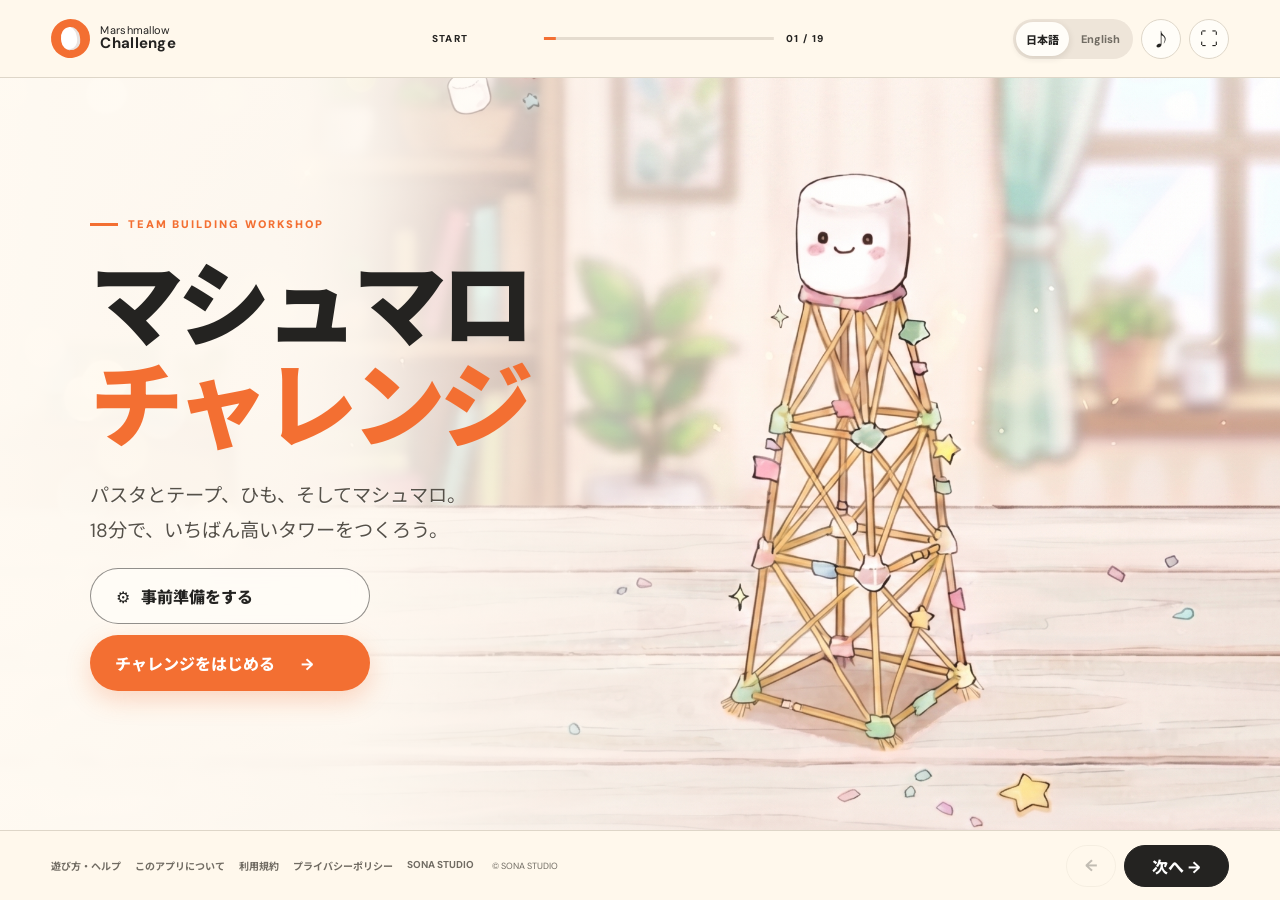
==== public/index.html @ 56bd93c5 "Add bilingual UI and improve height entry" ====
<!doctype html>
<html lang="ja">
<head>
  <meta charset="UTF-8">
  <meta name="viewport" content="width=device-width, initial-scale=1.0">
  <meta name="theme-color" content="#fff8ec">
  <meta name="description" content="マシュマロ・チャレンジのチーム分け、タイマー、計測、振り返りを一つにまとめた進行アプリ">
  <title>マシュマロ・チャレンジ</title>
  <link rel="icon" href="images/favicon.ico">
  <link rel="preconnect" href="https://fonts.googleapis.com">
  <link rel="preconnect" href="https://fonts.gstatic.com" crossorigin>
  <link href="https://fonts.googleapis.com/css2?family=DM+Sans:wght@500;600;700&family=Noto+Sans+JP:wght@500;600;700;800;900&display=swap" rel="stylesheet">
  <link rel="stylesheet" href="css/styles.css">
</head>
<body>
  <div class="app-shell">
    <header class="topbar">
      <a class="brand" href="#" aria-label="最初の画面へ">
        <span class="brand-mark" aria-hidden="true"><span></span></span>
        <span>Marshmallow<br><b>Challenge</b></span>
      </a>
      <div class="progress-wrap" aria-label="進行状況">
        <span id="sectionLabel">START</span>
        <div class="progress"><i id="progressBar"></i></div>
        <span id="slideCount">01 / 13</span>
      </div>
      <div class="top-actions">
        <div class="language-switcher" data-i18n-skip aria-label="Language"><button type="button" data-lang="ja">日本語</button><button type="button" data-lang="en">English</button></div>
        <button class="icon-btn" id="soundBtn" type="button" aria-label="効果音を切り替える" title="効果音"><span>♪</span></button>
        <button class="icon-btn" id="fullscreenBtn" type="button" aria-label="全画面表示" title="全画面表示"><span>⛶</span></button>
      </div>
    </header>

    <main id="stage" tabindex="-1" aria-live="polite">
      <section class="slide prestart-slide" data-title="READY" data-optional="prestart">
        <div id="preStartMessage">みなさんにチャレンジ頂くのは・・・</div>
      </section>
      <section class="slide hero is-active" data-title="START">
        <div class="hero-copy">
          <p class="eyebrow"><span></span> TEAM BUILDING WORKSHOP</p>
          <h1>マシュマロ<br><em>チャレンジ</em></h1>
          <p class="lead">パスタとテープ、ひも、そしてマシュマロ。<br>18分で、いちばん高いタワーをつくろう。</p>
          <button class="hero-setup-btn" id="setupBtn" type="button"><span>⚙</span> 事前準備をする</button>
          <button class="primary-btn" type="button" data-next>チャレンジをはじめる <span>→</span></button>
        </div>
      </section>

      <section class="slide center-slide" data-title="INTRO">
        <div class="mini-marshmallow" aria-hidden="true"></div>
        <p class="eyebrow centered"><span></span> FIRST THINGS FIRST <span></span></p>
        <h2>この時間だけは、<br><em>画面を閉じよう。</em></h2>
        <p class="big-note">ここから終了まで、PC・スマートフォンは使用しません。</p>
        <div class="ban-row"><div>PC</div><b>×</b><div>PHONE</div><b>×</b><div>SEARCH</div></div>
      </section>

      <section class="slide" data-title="TEAM MAKING">
        <div class="slide-heading">
          <div><p class="eyebrow"><span></span> TEAM ASSIGNMENT</p><h2>チーム<em>分け</em></h2></div>
          <p class="move-instruction">自分の名前を確認して、<br><strong>チームの机に移動してください。</strong></p>
        </div>
        <div class="team-workspace">
          <div class="participant-panel">
            <label for="participantInput">参加者 <small id="participantCount">12名</small></label>
            <textarea id="participantInput" rows="8" spellcheck="false"></textarea>
            <label class="main-team-count" for="mainTeamCount">チーム数<input id="mainTeamCount" type="number" min="1" max="20" value="1"></label>
            <button class="shuffle-btn" id="shuffleBtn" type="button"><span>↻</span> ランダムにチーム分け</button>
          </div>
          <div class="teams" id="teams" aria-live="polite"></div>
        </div>
      </section>

      <section class="slide" data-title="PRESENTER">
        <div class="split-layout">
          <div><p class="eyebrow"><span></span> CHOOSE A PRESENTER</p><h2>発表者を<br><em>決めよう。</em></h2><p class="lead">最後に各チーム30秒で発表します。<br>チームの代表者を、いま決めてください。</p></div>
          <div class="timer-card" data-seconds="30">
            <p>COUNTDOWN</p><div class="timer-dial"><svg viewBox="0 0 120 120"><circle class="dial-bg" cx="60" cy="60" r="54"/><circle class="dial-progress" cx="60" cy="60" r="54"/></svg><strong class="timer-display">00:30</strong></div>
            <div class="timer-actions"><button type="button" data-timer-action="reset">↺</button><button class="timer-main" type="button" data-timer-action="toggle">スタート</button></div>
          </div>
        </div>
      </section>

      <section class="slide" data-title="CHECKLIST">
        <div class="slide-heading"><div><p class="eyebrow"><span></span> CHECKLIST</p><h2>備品を<br><em>確認しよう。</em></h2></div><p>すべて揃っているか、チームごとにチェックしてください。</p></div>
        <div class="supply-grid" id="supplyGrid">
          <button type="button"><span>01</span><b>乾燥パスタ</b><strong>20<small>本</small></strong><i>✓</i></button>
          <button type="button"><span>02</span><b>テープ</b><strong>90<small>cm</small></strong><i>✓</i></button>
          <button type="button"><span>03</span><b>ひも</b><strong>90<small>cm</small></strong><i>✓</i></button>
          <button type="button"><span>04</span><b>マシュマロ</b><strong>1<small>つ</small></strong><i>✓</i></button>
          <button type="button"><span>05</span><b>はさみ</b><strong>1<small>つ</small></strong><i>✓</i></button>
        </div>
      </section>

      <section class="slide rule-detail" data-title="RULE 01"><div class="rule-detail-copy"><p class="eyebrow"><span></span> RULE 01 / 07</p><h2>できるだけ、<br><em>高く。</em></h2><p>自立可能なタワーを立ててください。</p></div><img src="images/explanation01.png" alt="高い自立式タワーの説明"></section>
      <section class="slide rule-detail" data-title="RULE 02"><div class="rule-detail-copy"><p class="eyebrow"><span></span> RULE 02 / 07</p><h2>頂上に、<br><em>マシュマロ。</em></h2><p>タワーの上にマシュマロを置きます。パスタに刺してもOKです。</p></div><img src="images/explanation02.png" alt="頂上のマシュマロの説明"></section>
      <section class="slide rule-detail rule-detail--warning" data-title="RULE 03"><div class="rule-detail-copy"><p class="eyebrow"><span></span> RULE 03 / 07</p><h2>足場は、<br><em>固定しない。</em></h2><p>テープでタワーを机に貼り付けてはいけません。</p></div><img src="images/explanation03.png" alt="足場を固定しない説明"></section>
      <section class="slide rule-detail" data-title="RULE 04"><div class="rule-detail-copy"><p class="eyebrow"><span></span> RULE 04 / 07</p><h2>材料の加工は、<br><em>OK。</em></h2><p>パスタ、テープ、ひもは、切ったり貼ったりできます。</p></div><img src="images/explanation04.png" alt="材料を加工できる説明"></section>
      <section class="slide rule-detail rule-detail--warning" data-title="RULE 05"><div class="rule-detail-copy"><p class="eyebrow"><span></span> RULE 05 / 07</p><h2>マシュマロは、<br><em>切らない。</em></h2><p>マシュマロは、ひとつのまま使用してください。</p></div><img src="images/explanation05.png" alt="マシュマロを切らない説明"></section>
      <section class="slide rule-detail rule-detail--warning" data-title="RULE 06"><div class="rule-detail-copy"><p class="eyebrow"><span></span> RULE 06 / 07</p><h2>計測中も、<br><em>自立。</em></h2><p>手を離した状態でタワーが立っていなければなりません。</p></div><img src="images/explanation06.png" alt="計測中も自立させる説明"></section>
      <section class="slide rule-detail" data-title="RULE 07"><div class="rule-detail-copy"><p class="eyebrow"><span></span> RULE 07 / 07</p><h2>制限時間は、<br><em id="ruleBuildMinutes">18分。</em></h2><p>作戦タイムも制限時間に含まれます。</p></div><img src="images/explanation07.png" alt="制限時間の説明"></section>

      <section class="slide challenge-slide" data-title="BUILD">
        <div class="challenge-copy"><p class="eyebrow light"><span></span> READY TO BUILD?</p><h2><span id="challengeDurationTitle">18分間の</span><br><em>チャレンジ。</em></h2><p>準備ができたらタイマーをスタート！</p><p class="rule-alert">ルール厳守！</p><ol class="build-rule-summary"><li><span>01</span>自立可能なタワーをできるだけ高く</li><li><span>02</span>頂上にマシュマロを置く</li><li><span>03</span>足場を机に固定しない</li><li><span>04</span>パスタ・テープ・ひもの加工はOK</li><li><span>05</span>マシュマロは切らない</li><li><span>06</span>計測中も手を離して自立</li></ol></div>
        <div class="timer-card timer-card--dark" data-seconds="1080">
          <p>TIME REMAINING</p><div class="timer-dial"><svg viewBox="0 0 120 120"><circle class="dial-bg" cx="60" cy="60" r="54"/><circle class="dial-progress" cx="60" cy="60" r="54"/></svg><strong class="timer-display">18:00</strong></div>
          <div class="timer-actions"><button type="button" data-timer-action="reset">↺</button><button class="timer-main" type="button" data-timer-action="toggle">スタート</button></div>
        </div>
      </section>

      <section class="slide" data-title="MEASURE">
        <div class="slide-heading"><div><p class="eyebrow"><span></span> MEASUREMENT</p><h2>高さを<br><em>計測しよう。</em></h2></div><p>タワーから手を離し、マシュマロの最上部までの高さを入力してください。</p></div>
        <div class="measure-grid" id="measureGrid"></div>
        <button class="primary-btn results-btn" type="button" data-next>順位を見る <span>→</span></button>
      </section>

      <section class="slide results-slide" data-title="RESULTS">
        <div class="confetti" aria-hidden="true"></div>
        <p class="eyebrow centered"><span></span> FINAL RESULTS <span></span></p>
        <h2><span id="winnerName">A TEAM</span><br><em>おめでとう！</em></h2>
        <div class="podium" id="podium"></div>
      </section>

      <section class="slide" data-title="REFLECTION">
        <div class="split-layout reflection-layout">
          <div><p class="eyebrow"><span></span> REFLECTION</p><h2>つくった後が、<br><em>いちばん大事。</em></h2><p class="reflection-intro">チームで振り返り、気づいたことを発表しましょう。</p><div class="questions"><p><span>01</span>なぜ、この順位・高さになった？</p><p><span>02</span>どうすれば1位になれた？</p><p><span>03</span>次の挑戦で変えることは？</p></div></div>
          <div class="timer-card" data-seconds="180">
            <p>TEAM TALK</p><div class="timer-dial"><svg viewBox="0 0 120 120"><circle class="dial-bg" cx="60" cy="60" r="54"/><circle class="dial-progress" cx="60" cy="60" r="54"/></svg><strong class="timer-display">03:00</strong></div>
            <div class="timer-actions"><button type="button" data-timer-action="reset">↺</button><button class="timer-main" type="button" data-timer-action="toggle">スタート</button></div>
          </div>
        </div>
      </section>

      <section class="slide" data-title="PRESENTATION">
        <div class="presentation-head"><div><p class="eyebrow"><span></span> PRESENTATION</p><h2><span id="presentationDurationTitle">30秒で、</span><em>発表。</em></h2></div><div class="team-tabs" id="teamTabs"></div></div>
        <div class="presentation-body"><div><span id="presentingBadge">TEAM A</span><h3 id="presentingTeam">Aチームの発表</h3><p>気づいたこと、工夫したこと、次に変えたいことを共有してください。</p></div>
          <div class="timer-card compact" data-seconds="30"><p>PRESENTATION TIME</p><div class="timer-dial"><svg viewBox="0 0 120 120"><circle class="dial-bg" cx="60" cy="60" r="54"/><circle class="dial-progress" cx="60" cy="60" r="54"/></svg><strong class="timer-display">00:30</strong></div><div class="timer-actions"><button type="button" data-timer-action="reset">↺</button><button class="timer-main" type="button" data-timer-action="toggle">スタート</button></div></div>
        </div>
      </section>

      <section class="slide prize-slide" data-title="PRIZE">
        <div class="prize-art" aria-hidden="true"><div class="gift"><i></i></div><span class="spark sp1">✦</span><span class="spark sp2">✦</span><span class="spark sp3">●</span></div>
        <div><p class="eyebrow"><span></span> AWARD TIME</p><h2 id="prizeTitle">健闘をたたえて、<br><em>優勝チームに拍手！</em></h2><ol id="prizeList"></ol></div>
      </section>

      <section class="slide end-slide" data-title="FINISH">
        <div class="end-art" aria-hidden="true"><img src="images/Marshmallow.png" alt=""><span>✦</span></div>
        <p class="eyebrow centered"><span></span> GREAT WORK <span></span></p>
        <h2>おつかれさまでした！</h2>
        <p>小さくつくって、試して、学ぶ。<br>今日の発見を、次のチャレンジへ。</p>
        <button class="secondary-btn" id="restartBtn" data-restart type="button">最初に戻る ↺</button>
      </section>
    </main>

    <footer class="nav-bar">
      <div class="footer-info"><nav aria-label="サイト情報"><a href="how-to-play.html">遊び方・ヘルプ</a><a href="about.html">このアプリについて</a><a href="terms.html">利用規約</a><a href="privacy.html">プライバシーポリシー</a><a href="https://sona-studio-portal.pages.dev/" target="_blank" rel="noopener">SONA STUDIO</a></nav><small>© SONA STUDIO</small></div>
      <div><button id="prevBtn" type="button" aria-label="前へ">←</button><button id="nextBtn" type="button" aria-label="次へ">次へ <span>→</span></button></div>
    </footer>
  </div>
  <aside class="setup-overlay" id="setupOverlay" aria-hidden="true">
    <div class="setup-panel" role="dialog" aria-modal="true" aria-labelledby="setupTitle">
      <header class="setup-header">
        <div><p>BEFORE THE WORKSHOP</p><h2 id="setupTitle">事前準備</h2></div>
        <button class="setup-close" id="setupCloseBtn" type="button" aria-label="事前準備を閉じる">×</button>
      </header>
      <div class="setup-body">
        <nav class="setup-nav" aria-label="事前準備メニュー">
          <button class="is-active" type="button" data-setup-page="0"><span>01</span>ゲームの目的</button>
          <button type="button" data-setup-page="1"><span>02</span>ルールと進行</button>
          <button type="button" data-setup-page="2"><span>03</span>運営メンバー</button>
          <button type="button" data-setup-page="3"><span>04</span>会場の準備</button>
          <button type="button" data-setup-page="4"><span>05</span>配布物準備</button>
          <button type="button" data-setup-page="5"><span>06</span>運営からのお願い</button>
          <button type="button" data-setup-page="6"><span>07</span>チーム・参加者</button>
          <button type="button" data-setup-page="7"><span>08</span>ゲームの設定</button>
        </nav>
        <div class="setup-content">
          <section class="setup-page is-active" data-setup-panel="0">
            <p class="setup-kicker">01 / PURPOSE</p><h3>ゲームの目的</h3>
            <p class="setup-lead">限られた材料と時間の中で、チームで試行錯誤しながら、できるだけ高い自立式タワーをつくります。</p>
            <div class="purpose-grid"><article><b>協働</b><p>役割を決め、アイデアを共有しながら一つの成果をつくる。</p></article><article><b>試行錯誤</b><p>小さく試し、失敗から学び、制限時間内に改善する。</p></article><article><b>振り返り</b><p>結果だけでなく、チームの進め方と意思決定から学ぶ。</p></article></div>
          </section>
          <section class="setup-page" data-setup-panel="1">
            <p class="setup-kicker">02 / RULES & FLOW</p><h3>ルール説明と進行方法</h3>
            <div class="flow-list"><article><span>01</span><div><b>導入・チーム分け</b><p>目的を伝え、登録したチームで活動を始めます。</p></div></article><article><span>02</span><div><b>発表者決め・備品確認</b><p>30秒で代表者を決め、5種類の備品を確認します。</p></div></article><article><span>03</span><div><b>ルール説明</b><p>7つのルールを全員で確認します。</p></div></article><article><span>04</span><div><b>制作</b><p>作戦タイムを含め、設定した時間でタワーを制作します。</p></div></article><article><span>05</span><div><b>計測・振り返り・発表</b><p>高さを記録し、チームで振り返った後に発表します。</p></div></article></div>
          </section>
          <section class="setup-page" data-setup-panel="2">
            <p class="setup-kicker">03 / STAFF</p><h3>運営メンバー</h3><div class="prep-slide-list"><article><span>01</span><div><b>進行役</b><p>画面を操作しながら、ルール説明とゲーム全体の進行を担当します。</p></div></article><article><span>02</span><div><b>メジャー担当</b><p>各チームのマシュマロタワーの高さを計ります。</p></div></article><article><span>03</span><div><b>撮影係</b><p>記録を残しておくことで、ゲーム後の振り返りに使います。</p></div></article></div>
          </section>
          <section class="setup-page" data-setup-panel="3"><p class="setup-kicker">04 / VENUE</p><h3>会場の準備</h3><div class="prep-slide-list"><article class="wide-prep"><span>01</span><div><b>各机のチーム名表示</b><p>チーム名が分かるよう各机に表示してください。チームごとに独立した机をできるだけ用意してください。複数チームで同じ机をシェアすると、揺らしたなどの問題が起こります。</p></div></article><article><span>02</span><div><b>メジャー</b></div></article><article><span>03</span><div><b>脚立</b></div></article><article><span>04</span><div><b>撮影用カメラ</b></div></article><article><span>05</span><div><b>大型モニタ または プロジェクター</b><p>参加者全員がこのアプリを見られる位置に設置します。</p></div></article></div></section>
          <section class="setup-page" data-setup-panel="4"><p class="setup-kicker">05 / TEAM KITS</p><h3>各チームへの配布物準備</h3><p class="setup-lead kit-lead">チームごとに下記を用意してください。</p><div class="distribution-grid"><article><b>乾燥パスタ</b><strong>20本</strong></article><article><b>テープ</b><strong>90cm</strong></article><article><b>ひも</b><strong>90cm</strong></article><article><b>マシュマロ</b><strong>1つ</strong></article><article><b>はさみ</b><strong>1つ</strong></article></div><p class="envelope-note large-note">配りやすいよう、チームごとに封筒に入れて置いてください。</p></section>
          <section class="setup-page" data-setup-panel="5"><p class="setup-kicker">06 / A REQUEST FROM US</p><h3>運営からのお願い</h3><div class="request-cards"><article><span>¥</span><div><b>任意のご支援について</b><p>このアプリが役に立ちましたら、少額でも運営・改善費をご支援いただけるとうれしいです。ご支援は完全に任意で、利用条件ではありません。</p><p><a href="mailto:chueler@gmail.com?subject=マシュマロチャレンジ支援について">SONA STUDIOへメール</a>でご連絡ください。銀行振込・PayPay等、ご希望に合う方法をご案内します。</p></div></article><article><span>◎</span><div><b>活用事例をお寄せください</b><p>ご活用いただいた企業名・団体名と、実施時の写真（公開可能なもの）をぜひお送りください。許可をいただいた内容を、SONA STUDIOの活用事例として掲載させていただきます。</p><p><a href="mailto:chueler@gmail.com?subject=マシュマロチャレンジ活用事例">活用事例をメールで送る</a></p></div></article></div></section>
          <section class="setup-page" data-setup-panel="6">
            <p class="setup-kicker">04 / TEAMS & MEMBERS</p><h3>チームと参加者の登録</h3>
            <p class="team-guidance">1チーム3～5名を基本としてください。</p>
            <div class="team-registration-head"><span>チーム名</span><span>参加者（1行に1名）</span></div>
            <div class="team-registration" id="teamRegistration"></div>
            <div class="setup-inline-actions"><button class="add-team-btn" id="addTeamBtn" type="button">＋ チームを追加する</button><button class="setup-primary" id="setupShuffleBtn" type="button">全参加者を再振り分け</button><span id="setupParticipantCount">0名</span></div>
            <div class="config-box"><div><b>チーム・参加者ファイル</b><p>設定はブラウザに自動保存されます。CSVにはゲーム設定、チーム名、各チームの参加者が保存されます。</p></div><div><button class="export-config-btn" type="button">↓ CSVダウンロード</button><button class="import-config-btn" type="button">↑ CSVインポート</button></div></div>
          </section>
          <section class="setup-page" data-setup-panel="7">
            <p class="setup-kicker">05 / GAME SETTINGS</p><h3>ゲームの設定</h3>
            <div class="settings-grid">
              <label>発表者決め<input id="settingPresenter" type="number" min="5" max="600"><span>秒</span></label>
              <label>制作時間<input id="settingBuild" type="number" min="1" max="120"><span>分</span></label>
              <label>振り返り<input id="settingReflection" type="number" min="1" max="60"><span>分</span></label>
              <label>チーム発表<input id="settingPresentation" type="number" min="5" max="600"><span>秒</span></label>
              <label class="toggle-label">効果音を初期状態でON<input id="settingSound" type="checkbox"><i></i></label>
              <label class="toggle-label">開始前画面を表示<input id="settingPreStart" type="checkbox"><i></i></label>
              <label class="wide-setting">開始前画面の文字 <small>改行・HTMLタグ使用可</small><textarea id="settingPreStartText" rows="4" maxlength="1000" placeholder="みなさんにチャレンジ頂くのは・・・"></textarea></label>
              <label>1位の景品<input id="settingPrize1" type="text" maxlength="60" placeholder="未入力"></label>
              <label>2位の景品<input id="settingPrize2" type="text" maxlength="60" placeholder="未入力"></label>
              <label>3位の景品<input id="settingPrize3" type="text" maxlength="60" placeholder="未入力"></label>
            </div>
            <div class="config-box"><div><b>設定ファイル</b><p>設定はブラウザに自動保存されます。CSVには時間、効果音、開始前画面、景品、チーム名、参加者が保存されます。</p></div><div><button class="export-config-btn" type="button">↓ CSVダウンロード</button><button class="import-config-btn" type="button">↑ CSVインポート</button></div></div>
          </section>
        </div>
      </div>
      <footer class="setup-footer"><p>変更内容はこのブラウザに自動保存されます</p><div><button id="setupPrevBtn" type="button">← 戻る</button><button class="setup-primary" id="setupNextBtn" type="button">次へ →</button><button class="setup-primary setup-done" id="setupDoneBtn" type="button">準備完了</button></div></footer>
      <input id="importConfigInput" type="file" accept="text/csv,.csv" hidden>
    </div>
  </aside>
  <div class="toast" id="toast" role="status"></div>
  <div class="timeup-overlay" id="timeupOverlay" role="alertdialog" aria-modal="true" aria-labelledby="timeupTitle" hidden>
    <div class="timeup-dialog"><p>TIME'S UP</p><h2 id="timeupTitle">タイムアップ！</h2><span>作業を止めて、画面を確認してください。</span><button type="button" id="timeupCloseBtn">確認して閉じる</button></div>
  </div>
  <script src="js/i18n.js"></script>
  <script src="js/app.js"></script>
</body>
</html>
---- public/css/styles.css ----
:root{--cream:#fff8ec;--paper:#fffdf8;--ink:#242321;--muted:#716c63;--orange:#f36f32;--yellow:#ffc548;--green:#2c7657;--blue:#3197b9;--red:#d94830;--line:#ded6c8;--shadow:0 18px 50px rgba(61,46,24,.12);font-family:"DM Sans","Noto Sans JP",sans-serif;color:var(--ink);background:var(--cream);font-synthesis:none}
*{box-sizing:border-box}html,body{margin:0;min-height:100%;background:var(--cream)}body{overflow:hidden}button,textarea,input{font:inherit}button{color:inherit}.app-shell{height:100vh;display:grid;grid-template-rows:78px 1fr 70px;min-height:580px}.topbar,.nav-bar{display:flex;align-items:center;justify-content:space-between;padding:0 clamp(22px,4vw,64px);position:relative;z-index:20;background:rgba(255,248,236,.93);backdrop-filter:blur(14px)}.topbar{border-bottom:1px solid var(--line)}.brand{display:flex;align-items:center;gap:10px;color:inherit;text-decoration:none;font-size:11px;line-height:1.05;letter-spacing:.03em}.brand b{font-size:15px}.brand-mark{width:39px;height:39px;border-radius:50%;background:var(--orange);display:grid;place-items:center;transform:rotate(-8deg)}.brand-mark span{width:19px;height:23px;border-radius:48% 48% 42% 42%;background:#fff;box-shadow:inset -3px -1px rgba(70,30,10,.12)}.progress-wrap{position:absolute;left:50%;transform:translateX(-50%);display:grid;grid-template-columns:100px minmax(130px,18vw) 62px;align-items:center;gap:12px;font-size:10px;font-weight:800;letter-spacing:.13em}.progress{height:3px;background:#e5dccf;overflow:hidden}.progress i{display:block;width:0;height:100%;background:var(--orange);transition:width .45s ease}.top-actions{display:flex;gap:8px}.icon-btn{border:1px solid var(--line);background:var(--paper);width:40px;height:40px;border-radius:50%;cursor:pointer;font-size:18px}.icon-btn.is-muted{opacity:.38}.nav-bar{border-top:1px solid var(--line)}.nav-bar p{font-size:11px;color:var(--muted)}kbd{border:1px solid var(--line);background:white;border-radius:4px;padding:2px 5px;margin-right:3px}.nav-bar div{display:flex;gap:8px}.nav-bar button{height:42px;border:1px solid var(--line);background:transparent;border-radius:50px;padding:0 18px;font-weight:800;cursor:pointer}.nav-bar #nextBtn{background:var(--ink);color:#fff;border-color:var(--ink);min-width:105px}.nav-bar button:disabled{opacity:.28;cursor:not-allowed}#stage{position:relative;overflow:hidden;outline:0}.slide{position:absolute;inset:0;padding:clamp(28px,4vw,64px) clamp(28px,7vw,110px);opacity:0;visibility:hidden;transform:translateX(28px);transition:opacity .35s,transform .45s cubic-bezier(.22,.8,.3,1),visibility .35s;overflow:auto}.slide.is-active{opacity:1;visibility:visible;transform:none}.eyebrow{display:flex;align-items:center;gap:10px;font-size:11px;font-weight:900;letter-spacing:.18em;color:var(--orange);margin:0 0 18px}.eyebrow span{display:inline-block;width:28px;height:3px;background:currentColor}.eyebrow.centered{justify-content:center}.eyebrow.light{color:var(--yellow)}h1,h2,h3,p{margin-top:0}h1,h2{font-family:"Noto Sans JP",sans-serif;letter-spacing:-.055em;line-height:1.08}h1{font-size:clamp(54px,7.3vw,108px);margin:0 0 28px;font-weight:900}h2{font-size:clamp(42px,5.2vw,76px);margin:0;font-weight:900}h1 em,h2 em{font-style:normal;color:var(--orange)}.lead{font-size:clamp(15px,1.5vw,21px);line-height:1.8;color:var(--muted)}.primary-btn,.secondary-btn,.shuffle-btn{border:0;border-radius:50px;font-weight:800;cursor:pointer}.primary-btn{background:var(--orange);color:white;padding:17px 25px;box-shadow:0 9px 24px rgba(243,111,50,.25)}.primary-btn span{margin-left:22px}.hero{display:grid;grid-template-columns:1.05fr .95fr;align-items:center}.hero-art{height:100%;position:relative;min-height:400px}.sun{position:absolute;width:min(36vw,490px);height:min(36vw,490px);border-radius:50%;background:var(--yellow);left:50%;top:50%;transform:translate(-45%,-52%)}.tower{position:absolute;width:280px;height:440px;left:50%;top:51%;transform:translate(-48%,-45%)}.tower img{position:absolute;width:98px;height:125px;object-fit:fill;left:93px;top:5px;z-index:3;filter:drop-shadow(0 8px 8px rgba(0,0,0,.16))}.stick{position:absolute;width:8px;height:350px;border-radius:8px;background:#f2c35d;transform-origin:top;top:100px;left:137px;box-shadow:inset 2px 0 rgba(255,255,255,.5)}.s1{transform:rotate(21deg)}.s2{transform:rotate(-21deg)}.s3{height:325px;transform:rotate(8deg)}.s4{height:325px;transform:rotate(-8deg)}.joint{position:absolute;width:24px;height:18px;background:var(--blue);border:2px solid white;border-radius:8px;z-index:2}.j1{left:73px;top:245px}.j2{left:184px;top:245px}.j3{left:130px;top:298px}.height-tag{position:absolute;right:1%;top:18%;background:var(--ink);color:white;padding:8px 14px;border-radius:3px;transform:rotate(6deg);font-weight:800}.doodle{position:absolute;font-size:34px;color:var(--orange)}.d1{left:4%;top:20%}.d2{right:2%;bottom:14%;font-size:70px}.center-slide{text-align:center;display:flex;flex-direction:column;align-items:center;justify-content:center}.center-slide h2{font-size:clamp(48px,6vw,90px)}.big-note{margin:25px 0;color:var(--muted);font-size:18px}.ban-row{display:flex;align-items:center;gap:20px;margin-top:20px}.ban-row div{border:2px solid var(--ink);padding:13px 22px;font-weight:900;letter-spacing:.12em}.ban-row b{color:var(--red);font-size:30px}.mini-marshmallow{width:54px;height:58px;border:3px solid var(--ink);border-radius:48% 48% 43% 43%;background:white;margin-bottom:20px}.slide-heading{display:flex;align-items:end;justify-content:space-between;gap:50px;margin-bottom:32px}.slide-heading>p{width:min(39%,470px);line-height:1.8;color:var(--muted)}.team-workspace{display:grid;grid-template-columns:minmax(240px,.75fr) 2fr;gap:20px}.participant-panel{background:var(--paper);border:1px solid var(--line);border-radius:20px;padding:20px}.participant-panel label{display:flex;justify-content:space-between;font-size:13px;font-weight:900;margin-bottom:10px}.participant-panel small{color:var(--muted)}textarea{width:100%;resize:none;border:1px solid var(--line);border-radius:12px;background:#fff;padding:12px;line-height:1.45;font-size:13px;outline:0}.shuffle-btn{width:100%;padding:13px;background:var(--ink);color:white;margin-top:10px}.shuffle-btn span{display:inline-block;margin-right:8px}.shuffle-btn.is-spinning span{animation:spin .6s linear infinite}.teams{display:grid;grid-template-columns:repeat(3,1fr);gap:12px}.team-card{border-radius:20px;padding:20px;color:white;min-height:310px;position:relative;overflow:hidden}.team-card::after{content:attr(data-letter);position:absolute;right:-5px;bottom:-45px;font-size:160px;font-weight:900;opacity:.09}.team-card.a{background:var(--orange)}.team-card.b{background:var(--green)}.team-card.c{background:var(--blue)}.team-card header{display:flex;justify-content:space-between;align-items:center;border-bottom:1px solid rgba(255,255,255,.35);padding-bottom:13px}.team-card header b{font-size:28px}.team-card header span{font-size:11px;letter-spacing:.12em}.team-card ul{list-style:none;padding:8px 0 0;margin:0;position:relative;z-index:2}.team-card li{padding:8px 0;font-weight:700}.split-layout{height:100%;display:grid;grid-template-columns:1fr .75fr;align-items:center;gap:8vw}.timer-card{background:var(--paper);border:1px solid var(--line);border-radius:28px;box-shadow:var(--shadow);padding:24px;text-align:center;max-width:430px;justify-self:center;width:100%}.timer-card>p{font-size:11px;letter-spacing:.18em;font-weight:900;color:var(--muted)}.timer-dial{width:min(28vw,290px);aspect-ratio:1;margin:0 auto 20px;position:relative;display:grid;place-items:center}.timer-dial svg{position:absolute;inset:0;transform:rotate(-90deg)}.timer-dial circle{fill:none;stroke-width:5}.dial-bg{stroke:#eee5d9}.dial-progress{stroke:var(--orange);stroke-linecap:round;stroke-dasharray:339.292;stroke-dashoffset:0;transition:stroke-dashoffset .3s linear}.timer-display{font-size:clamp(45px,5.5vw,78px);letter-spacing:-.06em}.timer-actions{display:flex;justify-content:center;gap:8px}.timer-actions button{border:1px solid var(--line);height:46px;border-radius:50px;background:white;padding:0 18px;font-weight:800;cursor:pointer}.timer-actions .timer-main{background:var(--orange);border-color:var(--orange);color:white;min-width:130px}.supply-grid{display:grid;grid-template-columns:repeat(5,1fr);gap:12px}.supply-grid button{height:min(39vh,330px);background:var(--paper);border:1px solid var(--line);border-radius:22px;padding:20px;text-align:left;display:flex;flex-direction:column;cursor:pointer;transition:.2s;position:relative}.supply-grid button:hover{transform:translateY(-4px);box-shadow:var(--shadow)}.supply-grid button span{font-size:11px;color:var(--muted)}.supply-grid button b{margin-top:auto;font-size:18px}.supply-grid button strong{font-size:clamp(35px,4vw,60px);color:var(--orange)}.supply-grid button small{font-size:14px;margin-left:4px}.supply-grid button i{position:absolute;right:14px;top:14px;width:26px;height:26px;border:1px solid var(--line);border-radius:50%;font-style:normal;color:transparent;text-align:center}.supply-grid button.is-checked{background:#edf6ef;border-color:var(--green)}.supply-grid button.is-checked i{background:var(--green);border-color:var(--green);color:white}.rules-title{display:flex;align-items:end;gap:30px;margin-bottom:26px}.rules-title p:last-child{margin-left:auto;color:var(--muted)}.rule-grid{display:grid;grid-template-columns:repeat(4,1fr);gap:10px}.rule-grid button{min-height:145px;border:1px solid var(--line);background:var(--paper);border-radius:16px;padding:16px;text-align:left;cursor:pointer;transition:.2s}.rule-grid button:hover{transform:translateY(-3px)}.rule-grid button span{font-size:11px;color:var(--orange);font-weight:900}.rule-grid button b{display:block;font-size:16px;margin:12px 0 7px}.rule-grid button p{font-size:12px;color:var(--muted);line-height:1.5;margin:0}.rule-grid button.warning{border-top:4px solid var(--red)}.rule-grid button.is-seen{background:var(--ink);color:white}.rule-grid button.is-seen p{color:#c9c3ba}.challenge-slide{background:var(--green);color:white;display:grid;grid-template-columns:1fr .8fr;align-items:center;gap:7vw}.challenge-copy>p:last-child{color:#cbe0d6;line-height:1.8}.timer-card--dark{background:#1c503b;border-color:rgba(255,255,255,.2);box-shadow:0 20px 60px rgba(0,0,0,.2)}.timer-card--dark>p{color:#b9d4c7}.timer-card--dark .dial-bg{stroke:rgba(255,255,255,.14)}.timer-card--dark .dial-progress{stroke:var(--yellow)}.timer-card--dark .timer-actions button{background:transparent;border-color:rgba(255,255,255,.3);color:white}.timer-card--dark .timer-actions .timer-main{background:var(--yellow);color:var(--ink);border-color:var(--yellow)}.measure-grid{display:grid;grid-template-columns:repeat(3,1fr);gap:14px}.measure-card{border-radius:22px;padding:22px;color:white;min-height:230px}.measure-card.a{background:var(--orange)}.measure-card.b{background:var(--green)}.measure-card.c{background:var(--blue)}.measure-card header{display:flex;justify-content:space-between}.measure-card header b{font-size:26px}.measure-card label{display:flex;align-items:end;margin-top:50px;border-bottom:2px solid rgba(255,255,255,.6)}.measure-card input{width:100%;min-width:0;background:transparent;border:0;outline:0;color:white;font-size:clamp(44px,6vw,78px);font-weight:800}.measure-card label span{font-size:24px;font-weight:800;margin-bottom:12px}.results-btn{display:block;margin:22px 0 0 auto}.results-slide{text-align:center;background:var(--yellow);overflow:hidden}.results-slide h2{margin:0 0 18px}.results-slide h2 span{font-size:.38em;letter-spacing:.12em}.results-slide h2 em{color:var(--ink)}.podium{height:290px;display:flex;justify-content:center;align-items:end;gap:10px}.podium-step{width:min(23vw,260px);background:var(--paper);border-radius:18px 18px 0 0;padding:16px}.podium-step.place-1{height:250px;order:2}.podium-step.place-2{height:205px;order:1}.podium-step.place-3{height:165px;order:3}.podium-step span{font-size:11px;letter-spacing:.12em}.podium-step b{display:block;font-size:40px;margin:10px}.podium-step strong{font-size:18px;color:var(--orange)}.confetti{position:absolute;inset:0;background-image:radial-gradient(circle,var(--orange) 0 4px,transparent 5px),radial-gradient(circle,var(--blue) 0 3px,transparent 4px);background-size:110px 130px,140px 100px;background-position:10px 4px,50px 30px;opacity:.5;transform:rotate(4deg)}.results-slide>*:not(.confetti){position:relative}.questions{margin-top:30px}.questions p{font-size:17px;font-weight:800;border-top:1px solid var(--line);padding:15px 0;margin:0}.questions span{font-size:10px;color:var(--orange);margin-right:14px}.presentation-head{display:flex;justify-content:space-between;align-items:end}.team-tabs{display:flex;gap:7px}.team-tabs button{border:1px solid var(--line);background:var(--paper);border-radius:50px;padding:9px 16px;font-weight:800;cursor:pointer}.team-tabs button.is-active{background:var(--ink);color:#fff}.presentation-body{margin-top:28px;border-top:1px solid var(--line);padding-top:28px;display:grid;grid-template-columns:1fr .7fr;align-items:center}.presentation-body>div:first-child{padding-left:5vw}.presentation-body h3{font-size:clamp(32px,4vw,60px);margin:20px 0}.presentation-body p{color:var(--muted);max-width:520px;line-height:1.7}.presentation-body>div>span{background:var(--orange);color:white;border-radius:50px;padding:7px 12px;font-size:11px;font-weight:900}.timer-card.compact{padding:18px}.compact .timer-dial{width:min(20vw,210px)}.prize-slide{display:grid;grid-template-columns:.8fr 1.2fr;align-items:center;gap:8vw}.prize-slide ol{list-style:none;padding:0;margin-top:28px}.prize-slide li{padding:14px 0;border-top:1px solid var(--line);font-size:16px}.prize-slide li b{display:inline-block;color:var(--orange);width:55px}.prize-art{height:390px;background:var(--yellow);border-radius:50% 50% 45% 55%;position:relative}.gift{position:absolute;width:210px;height:180px;background:var(--orange);bottom:62px;left:50%;transform:translateX(-50%);border-radius:7px}.gift::before{content:"";position:absolute;width:28px;height:100%;background:var(--cream);left:91px}.gift::after{content:"";position:absolute;width:230px;height:35px;background:#d95d25;left:-10px;top:0;border-radius:6px}.gift i::before,.gift i::after{content:"";position:absolute;width:85px;height:55px;border:20px solid var(--cream);border-radius:60% 50%;top:-52px;left:29px}.gift i::after{left:97px;transform:scaleX(-1)}.spark{position:absolute;color:var(--orange);font-size:35px}.sp1{top:20px;left:30px}.sp2{right:24px;top:120px}.sp3{left:30px;bottom:45px;font-size:17px}.end-slide{text-align:center;display:flex;align-items:center;justify-content:center;flex-direction:column;background:var(--ink);color:white}.end-slide h2{font-size:clamp(45px,6vw,86px);margin-bottom:22px}.end-slide>p:not(.eyebrow){color:#c8c1b7;line-height:1.8}.end-art{width:110px;height:110px;background:var(--yellow);border-radius:50%;margin-bottom:24px;position:relative}.end-art img{width:62px;height:80px;object-fit:fill;position:absolute;left:24px;top:14px}.end-art span{position:absolute;color:var(--orange);font-size:32px;right:-20px}.secondary-btn{margin-top:15px;background:transparent;color:white;border:1px solid #635e57;padding:13px 22px}.toast{position:fixed;left:50%;bottom:90px;transform:translate(-50%,20px);background:var(--ink);color:white;border-radius:50px;padding:10px 18px;font-size:12px;font-weight:800;opacity:0;pointer-events:none;transition:.25s;z-index:50}.toast.is-visible{opacity:1;transform:translate(-50%,0)}
@keyframes spin{to{transform:rotate(360deg)}}
@media(max-width:900px){.app-shell{grid-template-rows:66px 1fr 60px}.progress-wrap{display:none}.slide{padding:28px}.hero{grid-template-columns:1fr}.hero-copy{position:relative;z-index:2}.hero-art{position:absolute;right:0;width:45%;opacity:.5}.slide-heading{align-items:start}.team-workspace{grid-template-columns:1fr}.participant-panel textarea{height:90px}.teams{min-height:270px}.split-layout,.challenge-slide,.prize-slide{grid-template-columns:1fr 1fr;gap:25px}.supply-grid{grid-template-columns:repeat(3,1fr)}.supply-grid button{height:160px}.rule-grid{grid-template-columns:repeat(3,1fr)}.rule-grid button{min-height:125px}.presentation-body{grid-template-columns:1fr 1fr}.prize-art{height:300px}.nav-bar p{display:none}}
@media(max-width:640px){body{overflow:auto}.app-shell{min-height:100svh}.slide{padding:22px;overflow-y:auto}.topbar{padding:0 18px}.top-actions .icon-btn:first-child{display:none}.hero{display:block;padding-top:50px}.hero-art{width:100%;height:55%;top:42%;opacity:.25}.slide-heading,.rules-title,.presentation-head{display:block}.slide-heading>p{width:100%;margin-top:12px}.team-workspace{display:block}.participant-panel{margin-bottom:12px}.teams,.measure-grid{grid-template-columns:1fr}.team-card{min-height:auto}.split-layout,.challenge-slide,.prize-slide,.presentation-body{display:block}.timer-card{margin-top:25px}.timer-dial{width:190px}.supply-grid{grid-template-columns:1fr 1fr}.supply-grid button{height:140px}.rule-grid{grid-template-columns:1fr 1fr}.rule-grid button{min-height:135px}.measure-card{min-height:180px}.measure-card label{margin-top:25px}.results-slide{padding-top:40px}.podium{height:260px}.presentation-head .team-tabs{margin-top:20px}.compact .timer-dial{width:170px}.prize-art{height:220px;margin-bottom:25px}.gift{transform:translateX(-50%) scale(.7);transform-origin:bottom}.nav-bar{padding:0 16px}.nav-bar div{margin-left:auto}}
@media(prefers-reduced-motion:reduce){*,*::before,*::after{scroll-behavior:auto!important;transition:none!important;animation:none!important}}

/* Pre-workshop setup */
.setup-open-btn{height:40px;border:1px solid var(--ink);background:var(--ink);color:#fff;border-radius:50px;padding:0 16px;font-weight:800;cursor:pointer}.setup-open-btn span{margin-right:6px}.setup-overlay{position:fixed;inset:0;background:rgba(25,22,18,.62);backdrop-filter:blur(10px);z-index:100;display:grid;place-items:center;padding:24px;opacity:0;visibility:hidden;transition:.25s}.setup-overlay.is-open{opacity:1;visibility:visible}.setup-panel{width:min(1180px,96vw);height:min(790px,94vh);background:var(--paper);border-radius:28px;box-shadow:0 30px 90px rgba(0,0,0,.3);display:grid;grid-template-rows:88px 1fr 70px;overflow:hidden;transform:translateY(18px);transition:.3s}.setup-overlay.is-open .setup-panel{transform:none}.setup-header{display:flex;align-items:center;justify-content:space-between;padding:0 30px;border-bottom:1px solid var(--line)}.setup-header p{font-size:9px;letter-spacing:.18em;color:var(--orange);font-weight:900;margin:0 0 3px}.setup-header h2{font-size:28px;letter-spacing:-.04em}.setup-close{width:42px;height:42px;border:1px solid var(--line);border-radius:50%;background:transparent;font-size:25px;cursor:pointer}.setup-body{display:grid;grid-template-columns:245px 1fr;min-height:0}.setup-nav{padding:24px 16px;background:#f5eee3;border-right:1px solid var(--line)}.setup-nav button{width:100%;display:flex;align-items:center;gap:14px;text-align:left;border:0;background:transparent;border-radius:12px;padding:13px 12px;font-weight:800;font-size:13px;cursor:pointer}.setup-nav button span{font-size:10px;color:var(--muted)}.setup-nav button.is-active{background:var(--paper);box-shadow:0 6px 20px rgba(44,37,27,.07);color:var(--orange)}.setup-content{position:relative;overflow:hidden}.setup-page{position:absolute;inset:0;padding:34px 44px;overflow:auto;opacity:0;visibility:hidden;transform:translateX(15px);transition:.25s}.setup-page.is-active{opacity:1;visibility:visible;transform:none}.setup-kicker{font-size:10px;letter-spacing:.16em;font-weight:900;color:var(--orange);margin-bottom:9px}.setup-page h3{font-size:clamp(27px,3vw,42px);margin:0 0 22px;letter-spacing:-.045em}.setup-lead{font-size:16px;line-height:1.8;color:var(--muted);max-width:760px}.purpose-grid{display:grid;grid-template-columns:repeat(3,1fr);gap:14px;margin-top:35px}.purpose-grid article{background:var(--cream);border:1px solid var(--line);border-radius:18px;padding:22px}.purpose-grid b{font-size:21px;color:var(--orange)}.purpose-grid p{font-size:13px;line-height:1.7;color:var(--muted);margin:13px 0 0}.flow-list{display:grid;grid-template-columns:1fr 1fr;gap:9px}.flow-list article{display:flex;gap:15px;background:var(--cream);border-radius:14px;padding:15px}.flow-list article>span{color:var(--orange);font-size:11px;font-weight:900}.flow-list b{font-size:15px}.flow-list p{font-size:12px;line-height:1.5;color:var(--muted);margin:5px 0 0}.material-table{display:grid;grid-template-columns:repeat(5,1fr);gap:9px;margin-top:24px}.material-table div{border:1px solid var(--line);border-radius:14px;padding:17px;min-height:130px;display:flex;flex-direction:column;justify-content:space-between}.material-table b{font-size:13px}.material-table strong{font-size:24px;color:var(--orange)}.setup-tip{margin-top:20px;background:#edf6ef;color:var(--green);padding:13px 17px;border-radius:10px;font-size:12px}.setup-form-grid{display:grid;grid-template-columns:1.3fr .8fr;gap:18px}.setup-form-grid label,.settings-grid label{font-size:12px;font-weight:800}.setup-form-grid small{float:right;color:var(--muted);font-weight:500}.setup-form-grid textarea{display:block;margin-top:8px;height:230px}.team-name-fields{display:grid;gap:12px}.team-name-fields input,.settings-grid input[type="text"],.settings-grid input[type="number"]{display:block;width:100%;height:45px;border:1px solid var(--line);border-radius:9px;background:white;padding:0 12px;margin-top:6px;outline:0}.setup-inline-actions{display:flex;align-items:center;gap:15px;margin-top:15px}.setup-inline-actions span{font-size:12px;color:var(--muted)}.setup-primary{border:0;background:var(--orange);color:white;border-radius:50px;padding:11px 18px;font-weight:800;cursor:pointer}.settings-grid{display:grid;grid-template-columns:1fr 1fr 1fr;gap:16px}.settings-grid label{position:relative}.settings-grid label>span{position:absolute;right:13px;bottom:13px;color:var(--muted);font-size:11px}.settings-grid input[type="number"]{padding-right:38px}.toggle-label{grid-column:span 1;display:flex;align-items:center;justify-content:space-between;background:var(--cream);border:1px solid var(--line);border-radius:10px;padding:0 13px;height:45px;margin-top:20px}.toggle-label input{position:absolute;opacity:0}.toggle-label i{width:38px;height:22px;background:#c9c1b6;border-radius:20px;position:relative}.toggle-label i::after{content:"";position:absolute;width:16px;height:16px;background:white;border-radius:50%;left:3px;top:3px;transition:.2s}.toggle-label input:checked+i{background:var(--green)}.toggle-label input:checked+i::after{transform:translateX(16px)}.config-box{margin-top:24px;border:1px solid var(--line);border-radius:14px;padding:15px;display:flex;align-items:center;justify-content:space-between}.config-box p{font-size:11px;color:var(--muted);margin:4px 0 0}.config-box button{border:1px solid var(--line);background:white;border-radius:50px;padding:9px 12px;font-size:11px;font-weight:800;cursor:pointer;margin-left:5px}.setup-footer{display:flex;align-items:center;justify-content:space-between;border-top:1px solid var(--line);padding:0 28px}.setup-footer p{font-size:11px;color:var(--muted);margin:0}.setup-footer button{border:1px solid var(--line);background:white;border-radius:50px;padding:10px 16px;font-weight:800;cursor:pointer;margin-left:6px}.setup-footer .setup-primary{background:var(--orange);border-color:var(--orange);color:white}.setup-done{display:none}.setup-footer.is-last #setupNextBtn{display:none}.setup-footer.is-last .setup-done{display:inline-block}
@media(max-width:900px){.setup-open-btn{width:40px;padding:0;font-size:0}.setup-open-btn span{font-size:16px;margin:0}.setup-panel{height:95vh}.setup-body{grid-template-columns:190px 1fr}.setup-page{padding:28px}.material-table{grid-template-columns:repeat(3,1fr)}.settings-grid{grid-template-columns:1fr 1fr}}
@media(max-width:640px){.setup-overlay{padding:0}.setup-panel{width:100vw;height:100svh;border-radius:0;grid-template-rows:70px 52px 1fr 64px}.setup-body{display:contents}.setup-nav{padding:6px;display:flex;overflow-x:auto;border-right:0;border-bottom:1px solid var(--line)}.setup-nav button{flex:0 0 auto;width:46px;justify-content:center;padding:9px;font-size:0}.setup-nav button span{font-size:11px}.setup-content{grid-row:3}.setup-page{padding:22px}.purpose-grid,.flow-list,.setup-form-grid,.settings-grid{grid-template-columns:1fr}.material-table{grid-template-columns:1fr 1fr}.material-table div{min-height:90px}.setup-form-grid textarea{height:160px}.toggle-label{margin-top:0}.setup-footer{padding:0 14px}.setup-footer p{display:none}}

/* Flexible teams and organized public assets */
.hero-tower-image{position:absolute;z-index:2;left:50%;top:50%;transform:translate(-48%,-48%);width:min(29vw,390px);height:min(65vh,570px);object-fit:contain;filter:drop-shadow(0 22px 20px rgba(56,35,15,.2))}.teams{grid-template-columns:repeat(var(--team-count,1),minmax(190px,1fr));overflow:auto;padding-bottom:5px}.team-card{background:var(--team-color);min-width:190px}.team-card .empty-member{opacity:.65;font-weight:500}.measure-grid{grid-template-columns:repeat(var(--team-count,1),minmax(210px,1fr));overflow-x:auto;padding-bottom:8px}.measure-card{background:var(--team-color);min-width:210px}.team-tabs{max-width:58vw;overflow-x:auto;padding-bottom:4px}.team-tabs button{white-space:nowrap}.podium{overflow-x:auto;justify-content:flex-start;padding:0 5%;position:relative}.podium-step{flex:0 0 min(23vw,260px);border-top:7px solid var(--team-color)}.podium-step b{font-size:clamp(18px,2.3vw,34px)}.podium.many-teams{align-items:end}.podium.many-teams .podium-step:nth-child(n+4){height:135px;order:4}.team-guidance{display:inline-block;background:#edf6ef;color:var(--green);border-radius:50px;padding:8px 13px;font-size:12px;font-weight:800;margin:-10px 0 15px}.team-registration-head{display:grid;grid-template-columns:minmax(150px,.6fr) minmax(260px,1.4fr);gap:12px;padding:0 44px 7px 10px;color:var(--muted);font-size:10px;font-weight:900;letter-spacing:.08em}.team-registration{display:grid;gap:9px}.team-registration-row{display:grid;grid-template-columns:minmax(150px,.6fr) minmax(260px,1.4fr) 34px;gap:12px;align-items:stretch;background:var(--cream);border:1px solid var(--line);border-radius:13px;padding:10px}.team-registration-row label:first-child{position:relative}.team-registration-row label>span{position:absolute;left:10px;top:8px;color:var(--orange);font-size:9px;font-weight:900}.team-registration-row input{width:100%;height:100%;min-height:72px;border:1px solid var(--line);border-radius:9px;padding:22px 10px 7px;font-weight:800;background:white}.team-registration-row textarea{height:72px;min-height:72px}.team-registration-row>button{align-self:center;width:32px;height:32px;border:1px solid var(--line);border-radius:50%;background:white;color:var(--red);font-size:18px;cursor:pointer}.team-registration-row>button:disabled{opacity:.25;cursor:not-allowed}.add-team-btn{border:1px dashed var(--orange);background:#fff8f2;color:var(--orange);border-radius:50px;padding:10px 16px;font-weight:800;cursor:pointer}.team-materials{margin-top:20px}.team-materials h4{font-size:13px;margin:0 0 8px}.team-materials-scroll{overflow-x:auto}.team-materials table{width:100%;border-collapse:collapse;background:white;font-size:11px}.team-materials th,.team-materials td{border:1px solid var(--line);padding:8px 10px;text-align:center;white-space:nowrap}.team-materials thead th{background:var(--cream);color:var(--muted)}.team-materials tbody th{text-align:left;color:var(--orange)}
@media(max-width:900px){.hero-tower-image{width:min(43vw,350px)}.teams,.measure-grid{grid-template-columns:repeat(var(--team-count,1),minmax(190px,1fr))}.team-registration-head{grid-template-columns:130px 1fr}.team-registration-row{grid-template-columns:130px 1fr 34px}}
@media(max-width:640px){.hero-tower-image{width:78vw;height:55vh}.teams,.measure-grid{grid-template-columns:1fr}.team-tabs{max-width:100%}.team-registration-head{display:none}.team-registration-row{grid-template-columns:1fr 34px}.team-registration-row label:nth-child(2){grid-column:1 / -1;grid-row:2}.team-registration-row>button{grid-column:2;grid-row:1}.setup-inline-actions{flex-wrap:wrap}.podium-step{flex-basis:65vw}}

/* Start screen */
.hero{display:flex;align-items:center;background-image:linear-gradient(90deg,rgba(255,250,242,.97) 0%,rgba(255,250,242,.88) 28%,rgba(255,250,242,.16) 58%,rgba(255,250,242,.03) 100%),url('../images/Marshmallow_start_trim.png');background-size:cover;background-position:center}.hero-copy{position:relative;z-index:2;max-width:650px}.hero .lead{color:#565149;text-shadow:0 1px 0 rgba(255,255,255,.7)}.hero-setup-btn,.hero .primary-btn{display:block;width:280px;min-height:56px;padding:15px 25px;text-align:left}.hero-setup-btn{margin:0 0 11px;border:1px solid rgba(36,35,33,.5);background:rgba(255,253,248,.78);backdrop-filter:blur(8px);border-radius:50px;font-weight:800;cursor:pointer}.hero-setup-btn span{margin-right:7px}.config-box>div:last-child{display:flex;flex-wrap:wrap;justify-content:flex-end;gap:5px}.config-box button{margin-left:0}.prestart-slide{background:#fff;display:flex;align-items:center;justify-content:center;text-align:center}.prestart-slide #preStartMessage{font-size:clamp(28px,4vw,60px);font-weight:800;letter-spacing:.02em;margin:0;white-space:normal}.prestart-slide #preStartMessage>*{margin:.25em 0}.prestart-active .brand{visibility:hidden}.wide-setting{grid-column:1/-1}.rule-grid button{display:grid;grid-template-columns:74px 1fr;grid-template-rows:auto auto auto;column-gap:12px;align-items:center}.rule-grid button img{grid-row:1/4;width:74px;height:74px;object-fit:cover;border-radius:12px}.rule-grid button span,.rule-grid button b,.rule-grid button p{grid-column:2}.rule-grid button b{margin:4px 0}.rule-grid button p{line-height:1.35}.prize-slide li b{width:auto;min-width:90px;margin-right:14px}
@media(max-width:900px){.hero{background-position:center}.hero-copy{max-width:560px}.hero-art{display:none}}
@media(max-width:640px){.hero{padding-top:45px;background-image:linear-gradient(180deg,rgba(255,250,242,.93) 0%,rgba(255,250,242,.75) 48%,rgba(255,250,242,.1) 100%),url('../images/Marshmallow_start_trim.png');background-position:center}.hero-copy{width:100%}.hero-setup-btn,.hero .primary-btn{width:100%}.config-box{align-items:flex-start;gap:12px;flex-direction:column}.config-box>div:last-child{justify-content:flex-start}.rule-grid button{grid-template-columns:52px 1fr}.rule-grid button img{width:52px;height:52px}}

/* Large-screen facilitation */
.move-instruction{font-size:clamp(16px,1.7vw,25px)!important;width:min(46%,560px)!important;color:var(--ink)!important}.move-instruction strong{display:inline-block;color:var(--orange);font-size:1.18em;margin-top:5px}.team-card header b{font-size:clamp(34px,3.2vw,50px)}.team-card header span{font-size:clamp(17px,1.7vw,25px);letter-spacing:.03em;text-align:right}.team-card li{font-size:clamp(18px,1.8vw,27px);padding:10px 0}.supply-grid{grid-template-columns:repeat(3,1fr)}.supply-grid button{height:min(25vh,205px)}.supply-grid .shared-supply{background:#edf6ef;border-color:var(--green)}.supply-grid .shared-supply strong{color:var(--green)}.rule-detail{display:grid;grid-template-columns:1fr minmax(360px,.9fr);align-items:center;gap:clamp(30px,7vw,110px)}.rule-detail-copy h2{font-size:clamp(52px,6.5vw,96px)}.rule-detail-copy>p:last-child{font-size:clamp(18px,2vw,30px);line-height:1.7;color:var(--muted);max-width:720px;margin-top:28px}.rule-detail>img{display:block;width:100%;height:min(60vh,560px);object-fit:contain;border-radius:30px;filter:drop-shadow(0 18px 30px rgba(69,48,19,.15))}.rule-detail--warning h2 em{color:var(--red)}.venue-prep{margin-top:20px}.venue-prep h4,.team-materials h4{font-size:13px;margin:0 0 8px}.venue-prep>div{display:grid;grid-template-columns:1fr 1fr;gap:9px}.venue-prep article{background:#edf6ef;border:1px solid #bcd8c9;border-radius:12px;padding:12px 15px}.venue-prep b{font-size:13px;color:var(--green)}.venue-prep p{font-size:11px;line-height:1.5;color:#496659;margin:5px 0 0}
@media(max-width:900px){.team-card header span{font-size:17px}.team-card li{font-size:19px}.rule-detail{grid-template-columns:1fr .75fr;gap:25px}.rule-detail>img{height:min(52vh,430px)}.supply-grid button{height:180px}}
@media(max-width:640px){.move-instruction{width:100%!important}.team-card header span{font-size:20px}.team-card li{font-size:22px}.supply-grid{grid-template-columns:1fr 1fr}.supply-grid button{height:145px}.rule-detail{display:flex;flex-direction:column;align-items:stretch}.rule-detail-copy h2{font-size:44px}.rule-detail-copy>p:last-child{font-size:17px;margin-top:16px}.rule-detail>img{height:260px}.venue-prep>div{grid-template-columns:1fr}}

/* In-session controls and timer legibility */
.main-team-count{display:flex!important;align-items:center;margin:12px 0 0!important}.main-team-count input{width:72px;height:38px;border:1px solid var(--line);border-radius:9px;padding:0 8px;text-align:center;font-weight:800}.team-card header span{min-width:0;max-width:72%}.team-card header span button{display:block;width:100%;border:1px dashed rgba(255,255,255,.45);background:transparent;color:#fff;border-radius:8px;padding:5px 8px;font-size:inherit;font-weight:800;text-align:right;cursor:pointer}.team-card header span input{display:none;width:100%;height:42px;border:2px solid #fff;border-radius:8px;background:rgba(255,255,255,.96);color:var(--ink);padding:0 8px;font-size:18px;font-weight:800}.team-card.is-editing-name header span button{display:none}.team-card.is-editing-name header span input{display:block}.settings-grid .wide-setting textarea{display:block;margin-top:7px;min-height:90px}.wide-setting small{float:right;color:var(--muted);font-weight:500}.reflection-intro{margin:22px 0 0;color:var(--green);font-size:clamp(16px,1.6vw,23px);font-weight:800}.presentation-body .timer-card.compact{max-width:470px}.presentation-body .compact .timer-dial{width:min(26vw,285px)}.presentation-body .compact .timer-display{font-size:clamp(45px,4.6vw,66px)}.secondary-btn{cursor:pointer;position:relative;z-index:3}
@media(max-width:900px){.presentation-body .compact .timer-dial{width:min(31vw,260px)}.presentation-body .compact .timer-display{font-size:52px}}
@media(max-width:640px){.presentation-body .compact .timer-dial{width:230px}.presentation-body .compact .timer-display{font-size:48px}}

/* Reliable controls */
.timer-dial,.timer-dial svg,.timer-display,.dial-bg,.dial-progress{pointer-events:none}.timer-card{isolation:isolate}.timer-actions{position:relative;z-index:20;pointer-events:auto}.timer-actions button{position:relative;z-index:21;pointer-events:auto}.end-slide .secondary-btn{z-index:30;pointer-events:auto;min-width:150px;min-height:46px}

/* Celebration podium */
.results-slide{display:flex;flex-direction:column;align-items:center;justify-content:center;padding-top:28px;padding-bottom:18px}.results-slide h2{margin-bottom:24px}.results-slide .podium{width:min(1120px,94vw);height:min(44vh,430px);margin:0 auto;display:flex;align-items:flex-end;justify-content:center;gap:18px;padding:0;overflow:visible}.results-slide .podium-step{position:relative;flex:0 1 32%;width:auto;max-width:350px;border:0;border-radius:26px 26px 8px 8px;padding:42px 22px 70px;display:flex;flex-direction:column;align-items:center;justify-content:flex-start;overflow:visible;box-shadow:0 22px 45px rgba(91,61,12,.2),inset 0 2px rgba(255,255,255,.9)}.results-slide .podium-step::before{content:"";position:absolute;inset:0;border-radius:inherit;border-top:8px solid var(--team-color);pointer-events:none}.results-slide .podium-step::after{content:"";position:absolute;left:10%;right:10%;bottom:-14px;height:20px;border-radius:50%;background:rgba(83,53,4,.18);filter:blur(7px);z-index:-1}.results-slide .podium-step.place-1{height:100%;order:2;background:linear-gradient(145deg,#fffdf0 0%,#ffe999 100%);transform:translateY(-8px)}.results-slide .podium-step.place-2{height:82%;order:1;background:linear-gradient(145deg,#fff 0%,#dfe5e9 100%)}.results-slide .podium-step.place-3{height:70%;order:3;background:linear-gradient(145deg,#fff7ef 0%,#efbd91 100%)}.results-slide .podium-step>span{font-size:12px;letter-spacing:.18em;font-weight:900;color:#655d51}.results-slide .podium-step>b{font-size:clamp(25px,3vw,44px);line-height:1.2;margin:20px 0 12px;text-align:center}.results-slide .podium-step>strong{font-size:clamp(20px,2vw,30px);color:var(--orange)}.results-slide .podium-step>em{position:absolute;bottom:6px;font-size:clamp(48px,6vw,86px);line-height:1;font-style:normal;font-weight:900;color:rgba(60,47,28,.12)}.podium-medal{position:absolute;top:-24px;display:grid;place-items:center;width:52px;height:52px;border:5px solid #fff;border-radius:50%;font-style:normal;font-size:22px;box-shadow:0 8px 18px rgba(70,48,13,.18)}.place-1 .podium-medal{background:#ffd44f;color:#9b6500}.place-2 .podium-medal{background:#d9e0e4;color:#697984}.place-3 .podium-medal{background:#d98e55;color:#75411e}
@media(max-width:640px){.results-slide .podium{width:100%;height:340px;gap:7px}.results-slide .podium-step{padding:32px 8px 50px;border-radius:16px 16px 5px 5px}.results-slide .podium-step>b{font-size:18px;margin:12px 0 8px}.results-slide .podium-step>strong{font-size:16px}.podium-medal{width:40px;height:40px;top:-19px;border-width:4px;font-size:16px}}

/* Prevent content columns from covering controls */
.split-layout,.challenge-slide,.presentation-body{position:relative;isolation:isolate}.split-layout>div:first-child,.challenge-copy,.presentation-body>div:first-child{position:relative;z-index:1;min-width:0;overflow:hidden}.split-layout>.timer-card,.challenge-slide>.timer-card,.presentation-body>.timer-card{position:relative!important;z-index:1000!important;pointer-events:auto!important;transform:translateZ(0)}.timer-actions{isolation:isolate}.timer-actions button{touch-action:manipulation;user-select:none}.end-slide{isolation:isolate}.end-slide>*{position:relative;z-index:2}

/* Build rule summary */
.build-rule-summary{display:grid;grid-template-columns:1fr 1fr;gap:8px 18px;list-style:none;padding:0;margin:20px 0 0;max-width:690px}.build-rule-summary li{display:flex;align-items:flex-start;gap:8px;font-size:clamp(12px,1.15vw,17px);line-height:1.45;color:#edf8f2}.build-rule-summary span{flex:0 0 auto;color:var(--yellow);font-size:10px;font-weight:900;padding-top:3px}

/* Preparation lists */
.prep-sections{display:grid;grid-template-columns:repeat(3,1fr);gap:12px}.prep-sections>section{background:var(--cream);border:1px solid var(--line);border-radius:16px;padding:17px;min-width:0}.prep-sections h4{display:flex;align-items:center;gap:8px;font-size:15px;margin:0 0 12px}.prep-sections h4 span{display:grid;place-items:center;width:25px;height:25px;border-radius:50%;background:var(--orange);color:#fff;font-size:9px}.prep-sections ul{list-style:none;padding:0;margin:0}.prep-sections li{border-top:1px solid var(--line);padding:9px 0}.prep-sections li b{display:block;font-size:12px}.prep-sections li small{display:block;color:var(--muted);font-size:10px;line-height:1.55;margin-top:3px}.envelope-note{background:#edf6ef;color:var(--green);border-radius:9px;padding:9px 11px;font-size:10px;font-weight:800;line-height:1.5;margin:10px 0 0}
@media(max-width:900px){.prep-sections{grid-template-columns:1fr 1fr}.prep-sections>section:last-child{grid-column:1/-1}.build-rule-summary{gap:6px 12px}}
@media(max-width:640px){.prep-sections{grid-template-columns:1fr}.prep-sections>section:last-child{grid-column:auto}.build-rule-summary{grid-template-columns:1fr;margin-top:12px}.challenge-slide{overflow:auto}.challenge-slide>.timer-card{margin-top:20px}}

/* Full-height build screen and prominent rules */
.challenge-slide{height:100%;min-height:100%;align-content:center}.challenge-copy{overflow:visible!important}.build-rule-summary{gap:10px 12px;margin-top:18px}.build-rule-summary li{background:rgba(15,55,40,.42);border:1px solid rgba(255,255,255,.16);border-radius:10px;padding:9px 11px;font-size:clamp(13px,1.2vw,18px);font-weight:700}.build-rule-summary span{font-size:11px;padding-top:2px}

/* Setup preparation slides */
.prep-slide-list{display:grid;grid-template-columns:1fr 1fr;gap:12px}.prep-slide-list article{display:flex;gap:15px;background:var(--cream);border:1px solid var(--line);border-radius:15px;padding:18px;min-height:115px}.prep-slide-list article>span{display:grid;place-items:center;flex:0 0 32px;width:32px;height:32px;border-radius:50%;background:var(--orange);color:white;font-size:10px;font-weight:900}.prep-slide-list article b{font-size:17px}.prep-slide-list article p{font-size:12px;line-height:1.6;color:var(--muted);margin:7px 0 0}.prep-slide-list .wide-prep{grid-column:1/-1}.distribution-grid{display:grid;grid-template-columns:repeat(5,1fr);gap:10px}.distribution-grid article{display:flex;flex-direction:column;justify-content:space-between;min-height:150px;background:var(--cream);border:1px solid var(--line);border-radius:15px;padding:18px}.distribution-grid b{font-size:14px}.distribution-grid strong{font-size:clamp(25px,3vw,42px);color:var(--orange)}.large-note{font-size:14px;margin-top:20px;padding:14px 18px}
@media(max-width:900px){.distribution-grid{grid-template-columns:repeat(3,1fr)}.distribution-grid article{min-height:115px}}
@media(max-width:640px){.prep-slide-list{grid-template-columns:1fr}.prep-slide-list .wide-prep{grid-column:auto}.distribution-grid{grid-template-columns:1fr 1fr}.build-rule-summary li{font-size:13px;padding:7px 9px}}

/* Interactive timer feedback */
.timer-actions button,.secondary-btn{cursor:pointer!important;transition:transform .14s ease,background-color .18s ease,color .18s ease,box-shadow .18s ease,filter .18s ease}.timer-actions button:hover,.secondary-btn:hover{filter:brightness(.92);box-shadow:0 5px 14px rgba(0,0,0,.16)}.timer-actions button.is-pressed,.secondary-btn.is-pressed{transform:translateY(2px) scale(.96);filter:brightness(.78);box-shadow:none!important}.timer-card.is-running .timer-main{background:var(--green);border-color:var(--green);color:#fff}.timer-card--dark.is-running .timer-main{background:var(--orange);border-color:var(--orange);color:#fff}.timer-actions [data-timer-action="reset"].is-pressed{background:var(--red);border-color:var(--red);color:#fff}.timer-display{pointer-events:auto!important;cursor:text;position:relative;z-index:4;border-radius:12px;transition:background .18s}.timer-display:hover{background:rgba(243,111,50,.09);outline:2px dashed rgba(243,111,50,.5);outline-offset:5px}.timer-edit-input{position:relative;z-index:5;width:82%;min-width:0;border:2px solid var(--orange);border-radius:12px;background:#fff;color:var(--ink);font-size:clamp(38px,5vw,68px);font-weight:800;letter-spacing:-.06em;text-align:center;outline:0;padding:4px}.timer-card--dark .timer-edit-input{background:#fffdf8}

/* Rule emphasis */
.rule-alert{display:inline-block;margin:28px 0 0!important;padding:7px 14px;border-radius:7px;background:var(--yellow);color:#183e2f!important;font-size:clamp(15px,1.4vw,21px)!important;font-weight:900;letter-spacing:.08em}.rule-alert+.build-rule-summary{margin-top:12px}.kit-lead{margin-top:-10px;margin-bottom:18px}

/* Operator request */
.request-cards{display:grid;grid-template-columns:1fr 1fr;gap:14px}.request-cards article{display:flex;gap:18px;background:var(--cream);border:1px solid var(--line);border-radius:17px;padding:22px}.request-cards article>span{display:grid;place-items:center;flex:0 0 48px;width:48px;height:48px;border-radius:50%;background:var(--orange);color:#fff;font-size:21px;font-weight:900}.request-cards b{font-size:18px}.request-cards p{font-size:12px;line-height:1.7;color:var(--muted);margin:9px 0 0}.request-cards a{color:var(--orange);font-weight:800}

/* Shared legal footer */
.nav-bar .footer-info{display:flex;align-items:center;gap:18px;min-width:0}.footer-info nav{display:flex;flex-wrap:wrap;gap:5px 14px}.footer-info a{color:var(--muted);font-size:10px;font-weight:700;text-decoration:none;white-space:nowrap}.footer-info a:hover{color:var(--orange);text-decoration:underline}.footer-info small{color:var(--muted);font-size:9px;white-space:nowrap}.nav-bar>div:last-child{flex:0 0 auto}
@media(max-width:900px){.nav-bar .footer-info nav{display:none}.request-cards{grid-template-columns:1fr}.request-cards article{padding:17px}}
@media(max-width:640px){.nav-bar .footer-info{display:none}.rule-alert{margin-top:16px!important}.request-cards article>span{width:38px;height:38px;flex-basis:38px}}

/* Expanded score entry target */
.measure-card{cursor:text;position:relative;z-index:1;touch-action:manipulation}.measure-card label{min-height:96px;cursor:text}.measure-card:focus-visible{outline:4px solid rgba(255,255,255,.9);outline-offset:-7px}.measure-card input{cursor:text}
.language-switcher{display:flex;padding:3px;background:#eee5d9;border-radius:50px;gap:2px}.language-switcher button{border:0;background:transparent;border-radius:50px;padding:6px 10px;font-size:11px;font-weight:800;cursor:pointer;color:var(--muted)}.language-switcher button.is-active{background:var(--paper);color:var(--ink);box-shadow:0 2px 7px rgba(44,37,27,.12)}html[lang="en"] h1,html[lang="en"] h2,html[lang="en"] h3{letter-spacing:-.035em}@media(max-width:640px){.language-switcher button{padding:6px 7px}.language-switcher button:first-child{font-size:0}.language-switcher button:first-child::after{content:"JP";font-size:11px}}
html[lang="en"] .timer-dial::after{content:"Click to edit time"}

/* Reliable timer editing and persistent time-up alert */
.timer-dial{cursor:text}.timer-dial::after{content:"クリックして時間を変更";position:absolute;left:50%;bottom:3%;transform:translateX(-50%);width:max-content;padding:3px 8px;border-radius:20px;background:rgba(32,32,31,.72);color:#fff;font-size:9px;font-weight:800;letter-spacing:.04em;opacity:0;transition:.18s;pointer-events:none}.timer-dial:hover::after{opacity:1}.timeup-overlay[hidden]{display:none}.timeup-overlay{position:fixed;inset:0;z-index:500;display:grid;place-items:center;padding:24px;background:rgba(20,18,15,.82);backdrop-filter:blur(10px);opacity:0;transition:opacity .22s}.timeup-overlay.is-visible{opacity:1}.timeup-dialog{width:min(760px,92vw);padding:clamp(38px,7vw,76px);border:8px solid var(--yellow);border-radius:34px;background:var(--red);color:#fff;text-align:center;box-shadow:0 28px 100px rgba(0,0,0,.48);transform:scale(.86);transition:transform .26s cubic-bezier(.2,.9,.3,1.2);animation:timeupPulse 1.2s ease-in-out infinite alternate}.timeup-overlay.is-visible .timeup-dialog{transform:scale(1)}.timeup-dialog p{margin:0 0 8px;font-size:clamp(15px,2vw,24px);font-weight:900;letter-spacing:.22em}.timeup-dialog h2{font-size:clamp(54px,9vw,118px);letter-spacing:-.06em}.timeup-dialog span{display:block;margin:20px 0 30px;font-size:clamp(16px,2vw,24px);font-weight:800}.timeup-dialog button{min-height:54px;padding:0 28px;border:0;border-radius:50px;background:#fff;color:var(--red);font-weight:900;cursor:pointer;box-shadow:0 8px 24px rgba(0,0,0,.2)}.timeup-dialog button:hover{background:var(--yellow);transform:translateY(-2px)}@keyframes timeupPulse{from{box-shadow:0 28px 100px rgba(0,0,0,.48),0 0 0 0 rgba(255,204,73,.28)}to{box-shadow:0 28px 100px rgba(0,0,0,.48),0 0 0 22px rgba(255,204,73,0)}}
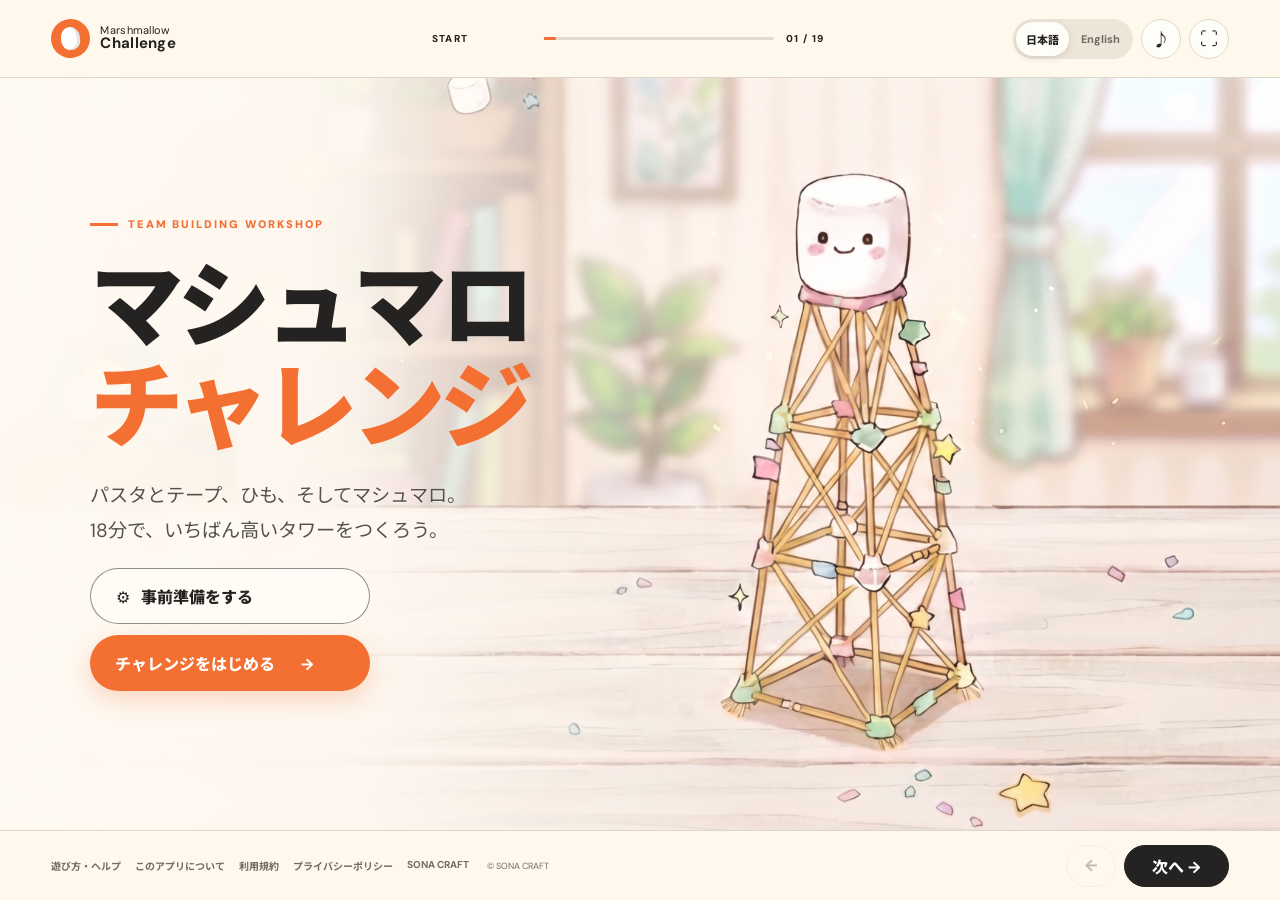
==== commit 17d260b9: "Rebrand operator as SONA CRAFT" ====
--- a/public/index.html
+++ b/public/index.html
@@ -4,13 +4,22 @@
   <meta charset="UTF-8">
   <meta name="viewport" content="width=device-width, initial-scale=1.0">
   <meta name="theme-color" content="#fff8ec">
-  <meta name="description" content="マシュマロ・チャレンジのチーム分け、タイマー、計測、振り返りを一つにまとめた進行アプリ">
-  <title>マシュマロ・チャレンジ</title>
+  <meta name="description" content="マシュマロチャレンジを使ったチームビルディング研修をブラウザで進行。チーム分け、7つのルール、18分タイマー、高さ計測、振り返りまで無料で利用できます。">
+  <meta name="google-site-verification" content="GV2Mbdt1QcUY4YCwPjYi_W-2QUAWoJ5zS2TvokEosZA">
+  <meta name="robots" content="index,follow,max-image-preview:large">
+  <link rel="canonical" href="https://marshmallow-challenge-web.pages.dev/">
+  <meta property="og:type" content="website"><meta property="og:locale" content="ja_JP"><meta property="og:locale:alternate" content="en_US">
+  <meta property="og:site_name" content="Marshmallow Challenge"><meta property="og:title" content="マシュマロチャレンジ｜チームビルディング研修アプリ">
+  <meta property="og:description" content="パスタ、テープ、ひも、マシュマロで高いタワーに挑戦。研修・ワークショップ向け無料進行アプリ。">
+  <meta property="og:url" content="https://marshmallow-challenge-web.pages.dev/"><meta property="og:image" content="https://marshmallow-challenge-web.pages.dev/images/Marshmallow_start_trim.png">
+  <meta name="twitter:card" content="summary_large_image"><meta name="twitter:title" content="マシュマロチャレンジ｜チームビルディング研修アプリ"><meta name="twitter:description" content="18分で高いタワーに挑戦する、研修・ワークショップ向け無料進行アプリ。"><meta name="twitter:image" content="https://marshmallow-challenge-web.pages.dev/images/Marshmallow_start_trim.png">
+  <title>マシュマロチャレンジ｜チームビルディング研修・ワークショップ進行アプリ</title>
   <link rel="icon" href="images/favicon.ico">
   <link rel="preconnect" href="https://fonts.googleapis.com">
   <link rel="preconnect" href="https://fonts.gstatic.com" crossorigin>
   <link href="https://fonts.googleapis.com/css2?family=DM+Sans:wght@500;600;700&family=Noto+Sans+JP:wght@500;600;700;800;900&display=swap" rel="stylesheet">
   <link rel="stylesheet" href="css/styles.css">
+  <script type="application/ld+json">{"@context":"https://schema.org","@type":"WebApplication","name":"Marshmallow Challenge","alternateName":"マシュマロチャレンジ","url":"https://marshmallow-challenge-web.pages.dev/","description":"マシュマロチャレンジを使ったチームビルディング研修・ワークショップの無料進行アプリ","applicationCategory":"BusinessApplication","operatingSystem":"Web browser","inLanguage":["ja","en"],"offers":{"@type":"Offer","price":"0","priceCurrency":"JPY"},"publisher":{"@type":"Organization","name":"SONA CRAFT"}}</script>
 </head>
 <body>
   <div class="app-shell">
@@ -151,7 +160,7 @@
     </main>
 
     <footer class="nav-bar">
-      <div class="footer-info"><nav aria-label="サイト情報"><a href="how-to-play.html">遊び方・ヘルプ</a><a href="about.html">このアプリについて</a><a href="terms.html">利用規約</a><a href="privacy.html">プライバシーポリシー</a><a href="https://sona-studio-portal.pages.dev/" target="_blank" rel="noopener">SONA STUDIO</a></nav><small>© SONA STUDIO</small></div>
+      <div class="footer-info"><nav aria-label="サイト情報"><a href="how-to-play.html">遊び方・ヘルプ</a><a href="about.html">このアプリについて</a><a href="terms.html">利用規約</a><a href="privacy.html">プライバシーポリシー</a><a href="https://portal.sona-craft.com/" target="_blank" rel="noopener">SONA CRAFT</a></nav><small>© SONA CRAFT</small></div>
       <div><button id="prevBtn" type="button" aria-label="前へ">←</button><button id="nextBtn" type="button" aria-label="次へ">次へ <span>→</span></button></div>
     </footer>
   </div>
@@ -187,7 +196,7 @@
           </section>
           <section class="setup-page" data-setup-panel="3"><p class="setup-kicker">04 / VENUE</p><h3>会場の準備</h3><div class="prep-slide-list"><article class="wide-prep"><span>01</span><div><b>各机のチーム名表示</b><p>チーム名が分かるよう各机に表示してください。チームごとに独立した机をできるだけ用意してください。複数チームで同じ机をシェアすると、揺らしたなどの問題が起こります。</p></div></article><article><span>02</span><div><b>メジャー</b></div></article><article><span>03</span><div><b>脚立</b></div></article><article><span>04</span><div><b>撮影用カメラ</b></div></article><article><span>05</span><div><b>大型モニタ または プロジェクター</b><p>参加者全員がこのアプリを見られる位置に設置します。</p></div></article></div></section>
           <section class="setup-page" data-setup-panel="4"><p class="setup-kicker">05 / TEAM KITS</p><h3>各チームへの配布物準備</h3><p class="setup-lead kit-lead">チームごとに下記を用意してください。</p><div class="distribution-grid"><article><b>乾燥パスタ</b><strong>20本</strong></article><article><b>テープ</b><strong>90cm</strong></article><article><b>ひも</b><strong>90cm</strong></article><article><b>マシュマロ</b><strong>1つ</strong></article><article><b>はさみ</b><strong>1つ</strong></article></div><p class="envelope-note large-note">配りやすいよう、チームごとに封筒に入れて置いてください。</p></section>
-          <section class="setup-page" data-setup-panel="5"><p class="setup-kicker">06 / A REQUEST FROM US</p><h3>運営からのお願い</h3><div class="request-cards"><article><span>¥</span><div><b>任意のご支援について</b><p>このアプリが役に立ちましたら、少額でも運営・改善費をご支援いただけるとうれしいです。ご支援は完全に任意で、利用条件ではありません。</p><p><a href="mailto:chueler@gmail.com?subject=マシュマロチャレンジ支援について">SONA STUDIOへメール</a>でご連絡ください。銀行振込・PayPay等、ご希望に合う方法をご案内します。</p></div></article><article><span>◎</span><div><b>活用事例をお寄せください</b><p>ご活用いただいた企業名・団体名と、実施時の写真（公開可能なもの）をぜひお送りください。許可をいただいた内容を、SONA STUDIOの活用事例として掲載させていただきます。</p><p><a href="mailto:chueler@gmail.com?subject=マシュマロチャレンジ活用事例">活用事例をメールで送る</a></p></div></article></div></section>
+          <section class="setup-page" data-setup-panel="5"><p class="setup-kicker">06 / A REQUEST FROM US</p><h3>運営からのお願い</h3><div class="request-cards"><article><span>¥</span><div><b>任意のご支援について</b><p>このアプリが役に立ちましたら、少額でも運営・改善費をご支援いただけるとうれしいです。ご支援は完全に任意で、利用条件ではありません。</p><p><a href="mailto:chueler@gmail.com?subject=マシュマロチャレンジ支援について">SONA CRAFTへメール</a>でご連絡ください。銀行振込・PayPay等、ご希望に合う方法をご案内します。</p></div></article><article><span>◎</span><div><b>活用事例をお寄せください</b><p>ご活用いただいた企業名・団体名と、実施時の写真（公開可能なもの）をぜひお送りください。許可をいただいた内容を、SONA CRAFTの活用事例として掲載させていただきます。</p><p><a href="mailto:chueler@gmail.com?subject=マシュマロチャレンジ活用事例">活用事例をメールで送る</a></p></div></article></div></section>
           <section class="setup-page" data-setup-panel="6">
             <p class="setup-kicker">04 / TEAMS & MEMBERS</p><h3>チームと参加者の登録</h3>
             <p class="team-guidance">1チーム3～5名を基本としてください。</p>
--- a/public/css/styles.css
+++ b/public/css/styles.css
@@ -3,7 +3,7 @@
 @keyframes spin{to{transform:rotate(360deg)}}
 @media(max-width:900px){.app-shell{grid-template-rows:66px 1fr 60px}.progress-wrap{display:none}.slide{padding:28px}.hero{grid-template-columns:1fr}.hero-copy{position:relative;z-index:2}.hero-art{position:absolute;right:0;width:45%;opacity:.5}.slide-heading{align-items:start}.team-workspace{grid-template-columns:1fr}.participant-panel textarea{height:90px}.teams{min-height:270px}.split-layout,.challenge-slide,.prize-slide{grid-template-columns:1fr 1fr;gap:25px}.supply-grid{grid-template-columns:repeat(3,1fr)}.supply-grid button{height:160px}.rule-grid{grid-template-columns:repeat(3,1fr)}.rule-grid button{min-height:125px}.presentation-body{grid-template-columns:1fr 1fr}.prize-art{height:300px}.nav-bar p{display:none}}
 @media(max-width:640px){body{overflow:auto}.app-shell{min-height:100svh}.slide{padding:22px;overflow-y:auto}.topbar{padding:0 18px}.top-actions .icon-btn:first-child{display:none}.hero{display:block;padding-top:50px}.hero-art{width:100%;height:55%;top:42%;opacity:.25}.slide-heading,.rules-title,.presentation-head{display:block}.slide-heading>p{width:100%;margin-top:12px}.team-workspace{display:block}.participant-panel{margin-bottom:12px}.teams,.measure-grid{grid-template-columns:1fr}.team-card{min-height:auto}.split-layout,.challenge-slide,.prize-slide,.presentation-body{display:block}.timer-card{margin-top:25px}.timer-dial{width:190px}.supply-grid{grid-template-columns:1fr 1fr}.supply-grid button{height:140px}.rule-grid{grid-template-columns:1fr 1fr}.rule-grid button{min-height:135px}.measure-card{min-height:180px}.measure-card label{margin-top:25px}.results-slide{padding-top:40px}.podium{height:260px}.presentation-head .team-tabs{margin-top:20px}.compact .timer-dial{width:170px}.prize-art{height:220px;margin-bottom:25px}.gift{transform:translateX(-50%) scale(.7);transform-origin:bottom}.nav-bar{padding:0 16px}.nav-bar div{margin-left:auto}}
-@media(prefers-reduced-motion:reduce){*,*::before,*::after{scroll-behavior:auto!important;transition:none!important;animation:none!important}}
+@media(prefers-reduced-motion:reduce){*:not(.confetti-piece),*::before,*::after{scroll-behavior:auto!important;transition:none!important;animation:none!important}}
 
 /* Pre-workshop setup */
 .setup-open-btn{height:40px;border:1px solid var(--ink);background:var(--ink);color:#fff;border-radius:50px;padding:0 16px;font-weight:800;cursor:pointer}.setup-open-btn span{margin-right:6px}.setup-overlay{position:fixed;inset:0;background:rgba(25,22,18,.62);backdrop-filter:blur(10px);z-index:100;display:grid;place-items:center;padding:24px;opacity:0;visibility:hidden;transition:.25s}.setup-overlay.is-open{opacity:1;visibility:visible}.setup-panel{width:min(1180px,96vw);height:min(790px,94vh);background:var(--paper);border-radius:28px;box-shadow:0 30px 90px rgba(0,0,0,.3);display:grid;grid-template-rows:88px 1fr 70px;overflow:hidden;transform:translateY(18px);transition:.3s}.setup-overlay.is-open .setup-panel{transform:none}.setup-header{display:flex;align-items:center;justify-content:space-between;padding:0 30px;border-bottom:1px solid var(--line)}.setup-header p{font-size:9px;letter-spacing:.18em;color:var(--orange);font-weight:900;margin:0 0 3px}.setup-header h2{font-size:28px;letter-spacing:-.04em}.setup-close{width:42px;height:42px;border:1px solid var(--line);border-radius:50%;background:transparent;font-size:25px;cursor:pointer}.setup-body{display:grid;grid-template-columns:245px 1fr;min-height:0}.setup-nav{padding:24px 16px;background:#f5eee3;border-right:1px solid var(--line)}.setup-nav button{width:100%;display:flex;align-items:center;gap:14px;text-align:left;border:0;background:transparent;border-radius:12px;padding:13px 12px;font-weight:800;font-size:13px;cursor:pointer}.setup-nav button span{font-size:10px;color:var(--muted)}.setup-nav button.is-active{background:var(--paper);box-shadow:0 6px 20px rgba(44,37,27,.07);color:var(--orange)}.setup-content{position:relative;overflow:hidden}.setup-page{position:absolute;inset:0;padding:34px 44px;overflow:auto;opacity:0;visibility:hidden;transform:translateX(15px);transition:.25s}.setup-page.is-active{opacity:1;visibility:visible;transform:none}.setup-kicker{font-size:10px;letter-spacing:.16em;font-weight:900;color:var(--orange);margin-bottom:9px}.setup-page h3{font-size:clamp(27px,3vw,42px);margin:0 0 22px;letter-spacing:-.045em}.setup-lead{font-size:16px;line-height:1.8;color:var(--muted);max-width:760px}.purpose-grid{display:grid;grid-template-columns:repeat(3,1fr);gap:14px;margin-top:35px}.purpose-grid article{background:var(--cream);border:1px solid var(--line);border-radius:18px;padding:22px}.purpose-grid b{font-size:21px;color:var(--orange)}.purpose-grid p{font-size:13px;line-height:1.7;color:var(--muted);margin:13px 0 0}.flow-list{display:grid;grid-template-columns:1fr 1fr;gap:9px}.flow-list article{display:flex;gap:15px;background:var(--cream);border-radius:14px;padding:15px}.flow-list article>span{color:var(--orange);font-size:11px;font-weight:900}.flow-list b{font-size:15px}.flow-list p{font-size:12px;line-height:1.5;color:var(--muted);margin:5px 0 0}.material-table{display:grid;grid-template-columns:repeat(5,1fr);gap:9px;margin-top:24px}.material-table div{border:1px solid var(--line);border-radius:14px;padding:17px;min-height:130px;display:flex;flex-direction:column;justify-content:space-between}.material-table b{font-size:13px}.material-table strong{font-size:24px;color:var(--orange)}.setup-tip{margin-top:20px;background:#edf6ef;color:var(--green);padding:13px 17px;border-radius:10px;font-size:12px}.setup-form-grid{display:grid;grid-template-columns:1.3fr .8fr;gap:18px}.setup-form-grid label,.settings-grid label{font-size:12px;font-weight:800}.setup-form-grid small{float:right;color:var(--muted);font-weight:500}.setup-form-grid textarea{display:block;margin-top:8px;height:230px}.team-name-fields{display:grid;gap:12px}.team-name-fields input,.settings-grid input[type="text"],.settings-grid input[type="number"]{display:block;width:100%;height:45px;border:1px solid var(--line);border-radius:9px;background:white;padding:0 12px;margin-top:6px;outline:0}.setup-inline-actions{display:flex;align-items:center;gap:15px;margin-top:15px}.setup-inline-actions span{font-size:12px;color:var(--muted)}.setup-primary{border:0;background:var(--orange);color:white;border-radius:50px;padding:11px 18px;font-weight:800;cursor:pointer}.settings-grid{display:grid;grid-template-columns:1fr 1fr 1fr;gap:16px}.settings-grid label{position:relative}.settings-grid label>span{position:absolute;right:13px;bottom:13px;color:var(--muted);font-size:11px}.settings-grid input[type="number"]{padding-right:38px}.toggle-label{grid-column:span 1;display:flex;align-items:center;justify-content:space-between;background:var(--cream);border:1px solid var(--line);border-radius:10px;padding:0 13px;height:45px;margin-top:20px}.toggle-label input{position:absolute;opacity:0}.toggle-label i{width:38px;height:22px;background:#c9c1b6;border-radius:20px;position:relative}.toggle-label i::after{content:"";position:absolute;width:16px;height:16px;background:white;border-radius:50%;left:3px;top:3px;transition:.2s}.toggle-label input:checked+i{background:var(--green)}.toggle-label input:checked+i::after{transform:translateX(16px)}.config-box{margin-top:24px;border:1px solid var(--line);border-radius:14px;padding:15px;display:flex;align-items:center;justify-content:space-between}.config-box p{font-size:11px;color:var(--muted);margin:4px 0 0}.config-box button{border:1px solid var(--line);background:white;border-radius:50px;padding:9px 12px;font-size:11px;font-weight:800;cursor:pointer;margin-left:5px}.setup-footer{display:flex;align-items:center;justify-content:space-between;border-top:1px solid var(--line);padding:0 28px}.setup-footer p{font-size:11px;color:var(--muted);margin:0}.setup-footer button{border:1px solid var(--line);background:white;border-radius:50px;padding:10px 16px;font-weight:800;cursor:pointer;margin-left:6px}.setup-footer .setup-primary{background:var(--orange);border-color:var(--orange);color:white}.setup-done{display:none}.setup-footer.is-last #setupNextBtn{display:none}.setup-footer.is-last .setup-done{display:inline-block}
@@ -71,9 +71,11 @@
 @media(max-width:640px){.nav-bar .footer-info{display:none}.rule-alert{margin-top:16px!important}.request-cards article>span{width:38px;height:38px;flex-basis:38px}}
 
 /* Expanded score entry target */
-.measure-card{cursor:text;position:relative;z-index:1;touch-action:manipulation}.measure-card label{min-height:96px;cursor:text}.measure-card:focus-visible{outline:4px solid rgba(255,255,255,.9);outline-offset:-7px}.measure-card input{cursor:text}
+.measure-card{cursor:text;position:relative;z-index:1;touch-action:manipulation}.measure-card .score-entry{display:flex;align-items:end;min-height:96px;margin-top:50px;border-bottom:2px solid rgba(255,255,255,.6);position:relative;z-index:2;pointer-events:none}.measure-card .score-entry input{pointer-events:auto}.measure-card .score-entry span{font-size:24px;font-weight:800;margin-bottom:12px}.measure-card-hitarea{position:absolute!important;inset:0!important;z-index:1!important;display:block!important;min-height:0!important;margin:0!important;border:0!important;cursor:text}.measure-card header{position:relative;z-index:2;pointer-events:none}.measure-card:focus-visible{outline:4px solid rgba(255,255,255,.9);outline-offset:-7px}.measure-card input{cursor:text;position:relative;z-index:3}@media(max-width:640px){.measure-card .score-entry{margin-top:25px}}
 .language-switcher{display:flex;padding:3px;background:#eee5d9;border-radius:50px;gap:2px}.language-switcher button{border:0;background:transparent;border-radius:50px;padding:6px 10px;font-size:11px;font-weight:800;cursor:pointer;color:var(--muted)}.language-switcher button.is-active{background:var(--paper);color:var(--ink);box-shadow:0 2px 7px rgba(44,37,27,.12)}html[lang="en"] h1,html[lang="en"] h2,html[lang="en"] h3{letter-spacing:-.035em}@media(max-width:640px){.language-switcher button{padding:6px 7px}.language-switcher button:first-child{font-size:0}.language-switcher button:first-child::after{content:"JP";font-size:11px}}
 html[lang="en"] .timer-dial::after{content:"Click to edit time"}
+.setup-overlay:not(.is-open){pointer-events:none!important}.setup-overlay:not(.is-open) .setup-page{visibility:hidden!important;pointer-events:none!important}
+.confetti-layer{position:fixed;inset:0;z-index:260;pointer-events:none;overflow:hidden}.confetti-piece{position:absolute;top:-18px;opacity:.95;animation:confettiFall linear forwards;transform:translate3d(0,0,0) rotate(0)}@keyframes confettiFall{0%{transform:translate3d(0,-20px,0) rotate(0)}100%{transform:translate3d(var(--drift),110vh,0) rotate(var(--spin))}}
 
 /* Reliable timer editing and persistent time-up alert */
 .timer-dial{cursor:text}.timer-dial::after{content:"クリックして時間を変更";position:absolute;left:50%;bottom:3%;transform:translateX(-50%);width:max-content;padding:3px 8px;border-radius:20px;background:rgba(32,32,31,.72);color:#fff;font-size:9px;font-weight:800;letter-spacing:.04em;opacity:0;transition:.18s;pointer-events:none}.timer-dial:hover::after{opacity:1}.timeup-overlay[hidden]{display:none}.timeup-overlay{position:fixed;inset:0;z-index:500;display:grid;place-items:center;padding:24px;background:rgba(20,18,15,.82);backdrop-filter:blur(10px);opacity:0;transition:opacity .22s}.timeup-overlay.is-visible{opacity:1}.timeup-dialog{width:min(760px,92vw);padding:clamp(38px,7vw,76px);border:8px solid var(--yellow);border-radius:34px;background:var(--red);color:#fff;text-align:center;box-shadow:0 28px 100px rgba(0,0,0,.48);transform:scale(.86);transition:transform .26s cubic-bezier(.2,.9,.3,1.2);animation:timeupPulse 1.2s ease-in-out infinite alternate}.timeup-overlay.is-visible .timeup-dialog{transform:scale(1)}.timeup-dialog p{margin:0 0 8px;font-size:clamp(15px,2vw,24px);font-weight:900;letter-spacing:.22em}.timeup-dialog h2{font-size:clamp(54px,9vw,118px);letter-spacing:-.06em}.timeup-dialog span{display:block;margin:20px 0 30px;font-size:clamp(16px,2vw,24px);font-weight:800}.timeup-dialog button{min-height:54px;padding:0 28px;border:0;border-radius:50px;background:#fff;color:var(--red);font-weight:900;cursor:pointer;box-shadow:0 8px 24px rgba(0,0,0,.2)}.timeup-dialog button:hover{background:var(--yellow);transform:translateY(-2px)}@keyframes timeupPulse{from{box-shadow:0 28px 100px rgba(0,0,0,.48),0 0 0 0 rgba(255,204,73,.28)}to{box-shadow:0 28px 100px rgba(0,0,0,.48),0 0 0 22px rgba(255,204,73,0)}}
